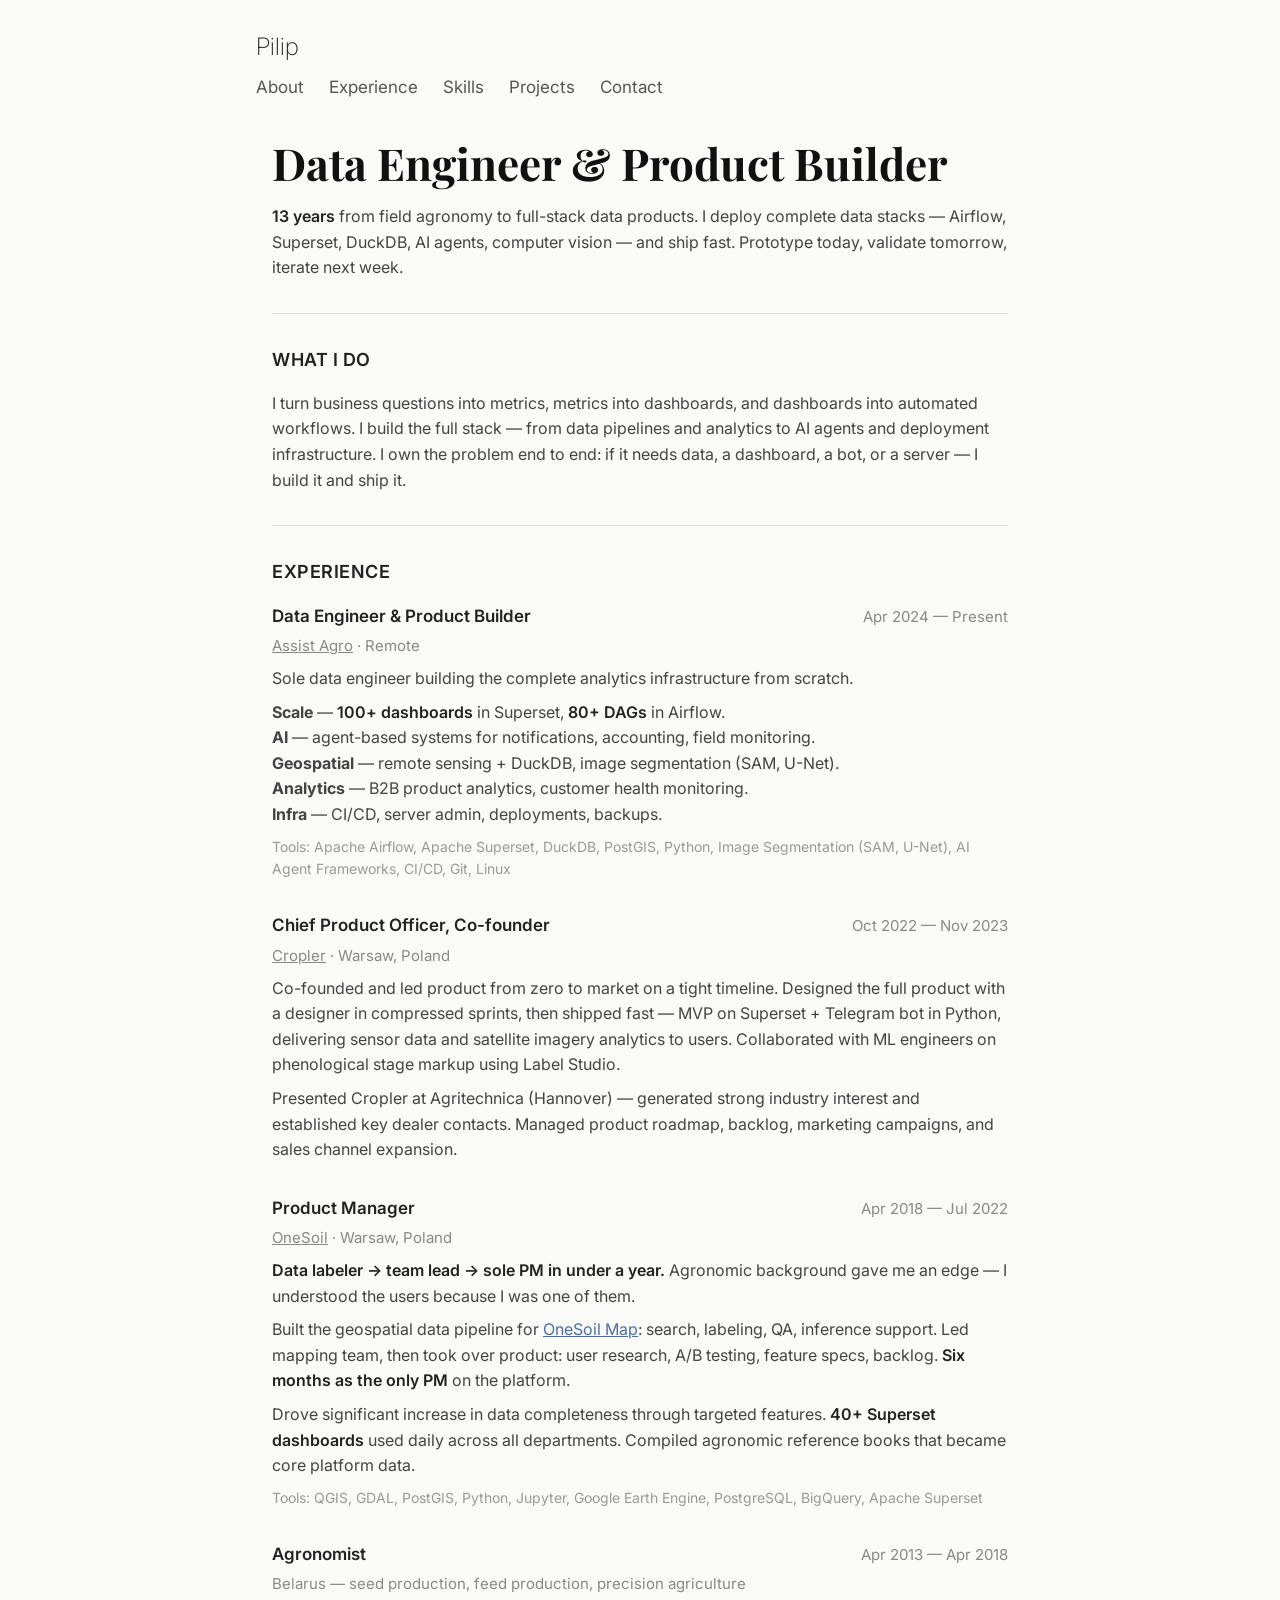
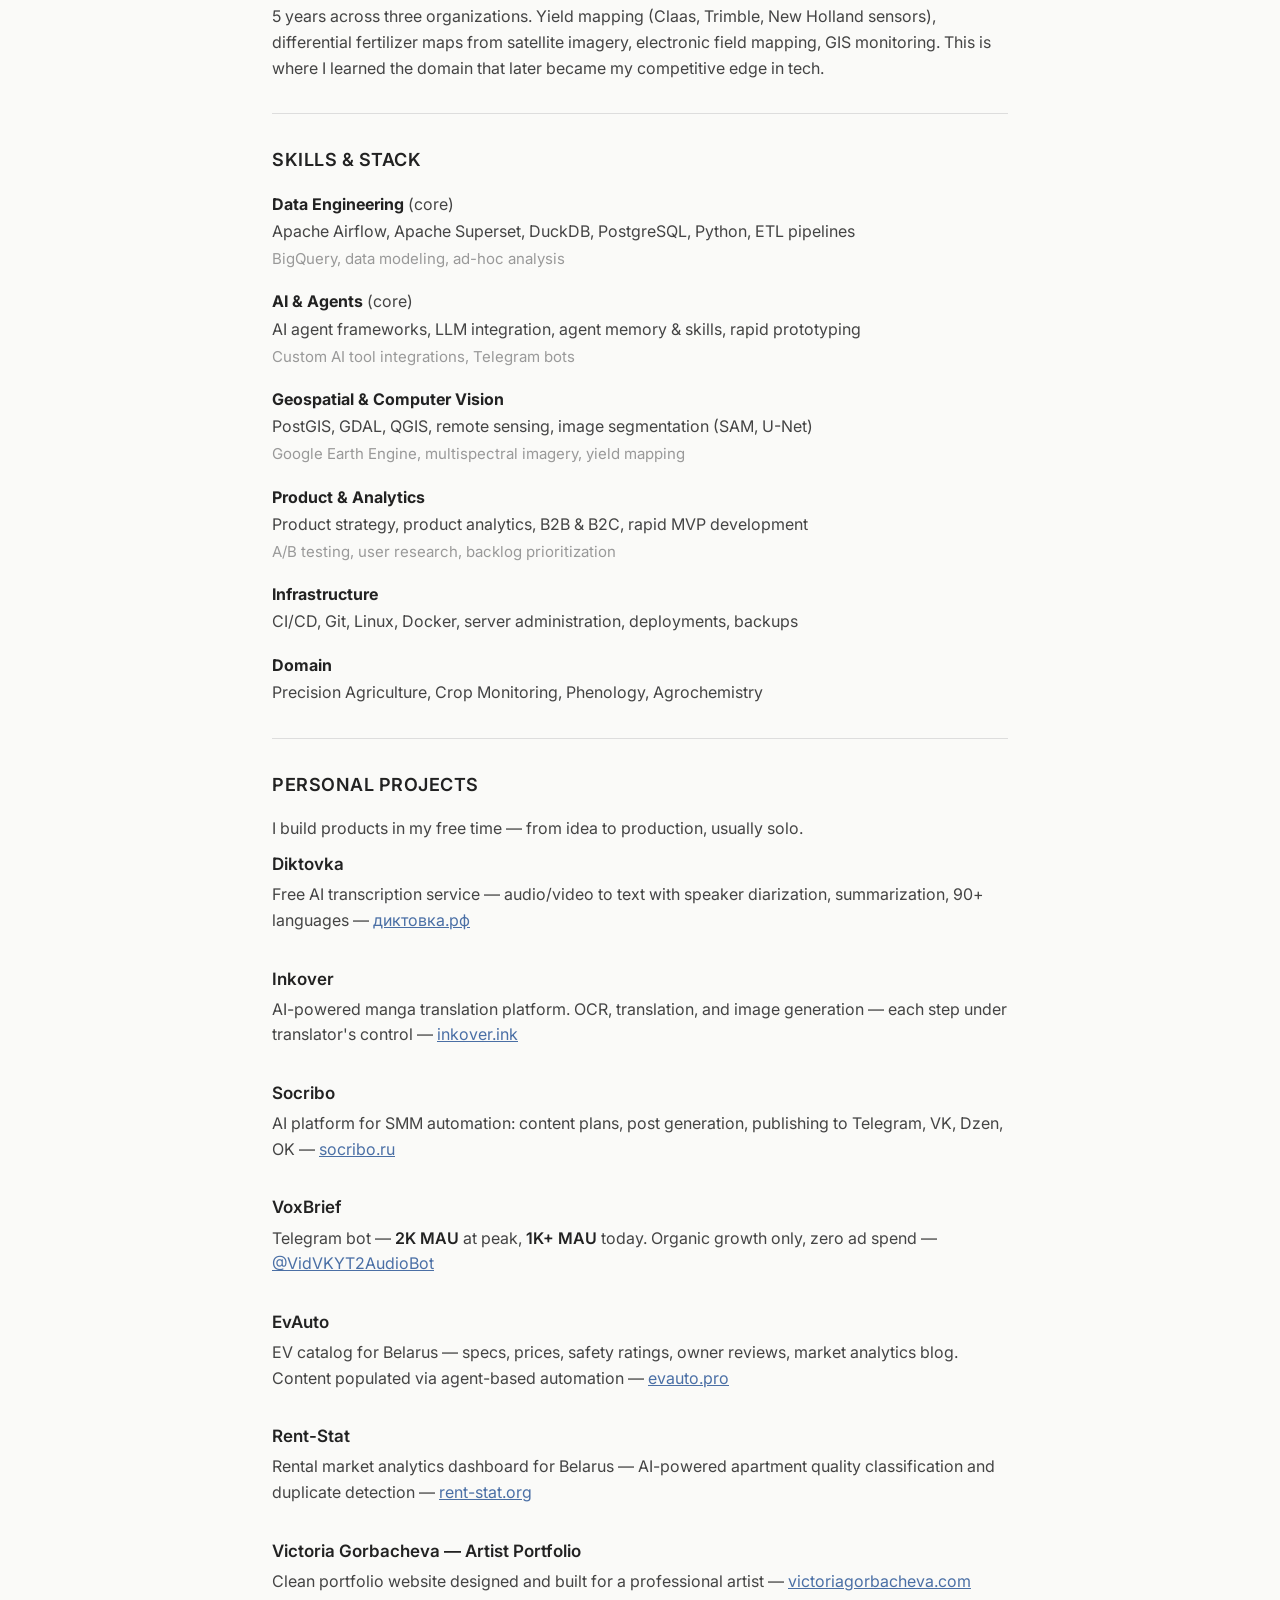
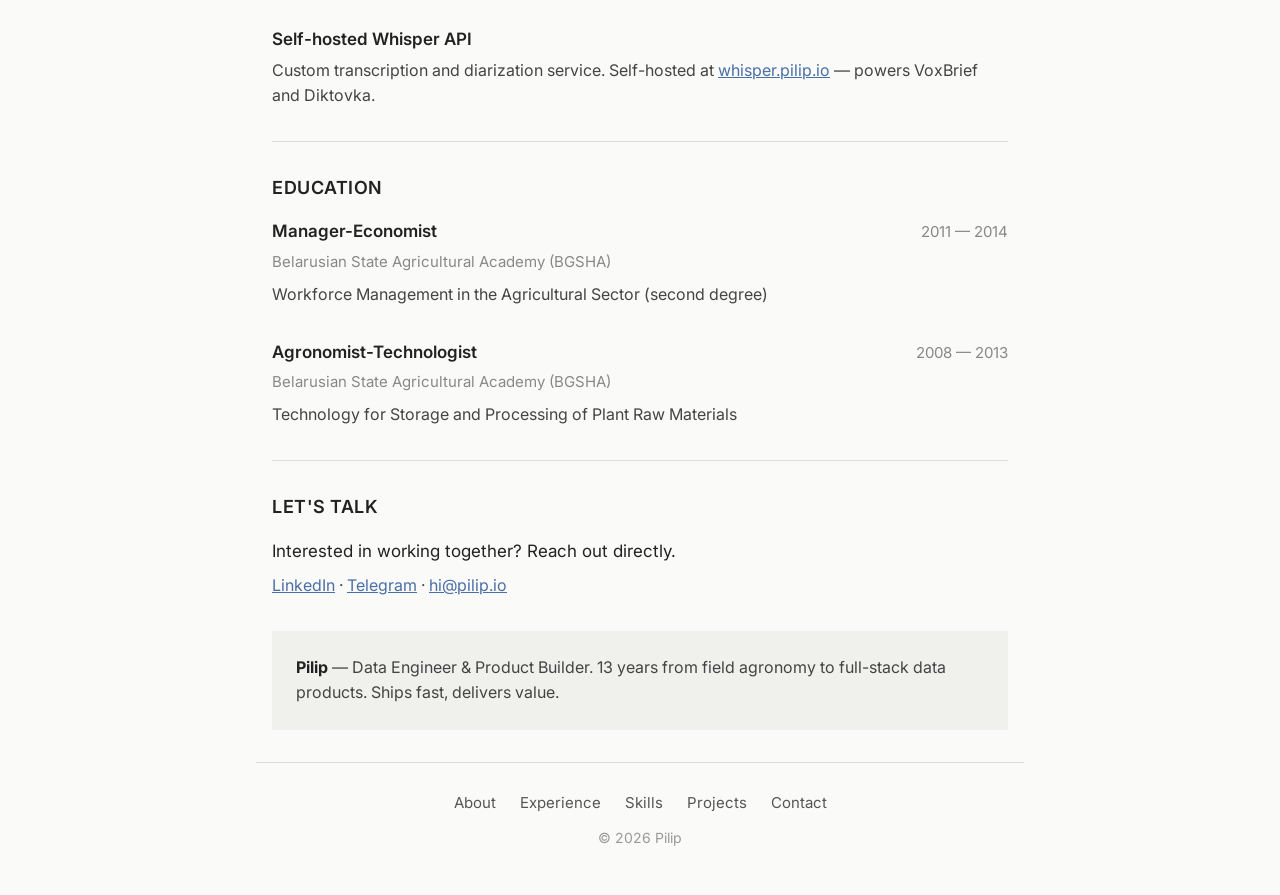
==== index.html @ 6f6f2bb3 "Personal CV site — pilip.io Co-Authored-By: Claude Opus 4.6 (1M context) <noreply@anthropic.com>" ====
<!DOCTYPE html>
<html lang="en">
<head>
    <meta charset="UTF-8">
    <meta name="viewport" content="width=device-width, initial-scale=1.0">
    <title>Pilip — Data Engineer & Product Builder</title>
    <meta name="description" content="Data Engineer & Product Builder. Airflow, Superset, DuckDB, AI agents, remote sensing, image segmentation. 13 years from field agronomy to full-stack data products.">
    <!-- Open Graph -->
    <meta property="og:type" content="website">
    <meta property="og:title" content="Pilip — Data Engineer & Product Builder">
    <meta property="og:description" content="13 years from field agronomy to full-stack data products. Airflow, Superset, DuckDB, AI agents, computer vision, remote sensing. Ships fast, delivers value.">
    <meta property="og:url" content="https://pilip.io">
    <!-- Twitter/Telegram -->
    <meta name="twitter:card" content="summary">
    <meta name="twitter:title" content="Pilip — Data Engineer & Product Builder">
    <meta name="twitter:description" content="13 years from field agronomy to full-stack data products. Airflow, Superset, DuckDB, AI agents, computer vision, remote sensing.">
    <link rel="canonical" href="https://pilip.io/">
    <link rel="preconnect" href="https://fonts.googleapis.com">
    <link rel="preconnect" href="https://fonts.gstatic.com" crossorigin>
    <link href="https://fonts.googleapis.com/css2?family=Inter:wght@200;400;600&family=Playfair+Display:wght@700&display=swap" rel="stylesheet">
    <link rel="stylesheet" href="style.css">
</head>
<body>

<header>
    <div class="header-inner">
        <div class="site-name"><a href="/">Pilip</a></div>
        <nav>
            <a href="#about">About</a>
            <a href="#experience">Experience</a>
            <a href="#skills">Skills</a>
            <a href="#projects">Projects</a>
            <a href="#contact">Contact</a>
        </nav>
    </div>
</header>

<main>
    <section id="about">
        <h1>Data Engineer & Product Builder</h1>
        <p><span class="metric">13 years</span> from field agronomy to full-stack data products. I deploy complete data stacks — Airflow, Superset, DuckDB, AI agents, computer vision — and ship fast. Prototype today, validate tomorrow, iterate next week.</p>

        <hr>

        <h3>What I Do</h3>
        <p>I turn business questions into metrics, metrics into dashboards, and dashboards into automated workflows. I build the full stack — from data pipelines and analytics to AI agents and deployment infrastructure. I own the problem end to end: if it needs data, a dashboard, a bot, or a server — I build it and ship it.</p>
    </section>

    <hr>

    <section id="experience">
        <h3>Experience</h3>

        <div class="experience-item">
            <div class="experience-header">
                <span class="role">Data Engineer & Product Builder</span>
                <span class="date">Apr 2024 — Present</span>
            </div>
            <div class="company"><a href="https://assistagro.com/" target="_blank" rel="noopener">Assist Agro</a> · Remote</div>
            <div class="experience-body">
                <p>Sole data engineer building the complete analytics infrastructure from scratch.</p>
                <p><strong>Scale</strong> — <span class="metric">100+ dashboards</span> in Superset, <span class="metric">80+ DAGs</span> in Airflow.<br>
                <strong>AI</strong> — agent-based systems for notifications, accounting, field monitoring.<br>
                <strong>Geospatial</strong> — remote sensing + DuckDB, image segmentation (SAM, U-Net).<br>
                <strong>Analytics</strong> — B2B product analytics, customer health monitoring.<br>
                <strong>Infra</strong> — CI/CD, server admin, deployments, backups.</p>
                <p class="tech-used">Tools: Apache Airflow, Apache Superset, DuckDB, PostGIS, Python, Image Segmentation (SAM, U-Net), AI Agent Frameworks, CI/CD, Git, Linux</p>
            </div>
        </div>

        <div class="experience-item">
            <div class="experience-header">
                <span class="role">Chief Product Officer, Co-founder</span>
                <span class="date">Oct 2022 — Nov 2023</span>
            </div>
            <div class="company"><a href="https://www.cropler.io/" target="_blank" rel="noopener">Cropler</a> · Warsaw, Poland</div>
            <div class="experience-body">
                <p>Co-founded and led product from zero to market on a tight timeline. Designed the full product with a designer in compressed sprints, then shipped fast — MVP on Superset + Telegram bot in Python, delivering sensor data and satellite imagery analytics to users. Collaborated with ML engineers on phenological stage markup using Label Studio.</p>
                <p>Presented Cropler at Agritechnica (Hannover) — generated strong industry interest and established key dealer contacts. Managed product roadmap, backlog, marketing campaigns, and sales channel expansion.</p>
            </div>
        </div>

        <div class="experience-item">
            <div class="experience-header">
                <span class="role">Product Manager</span>
                <span class="date">Apr 2018 — Jul 2022</span>
            </div>
            <div class="company"><a href="https://onesoil.ai/en" target="_blank" rel="noopener">OneSoil</a> · Warsaw, Poland</div>
            <div class="experience-body">
                <p><span class="metric">Data labeler → team lead → sole PM in under a year.</span> Agronomic background gave me an edge — I understood the users because I was one of them.</p>
                <p>Built the geospatial data pipeline for <a href="https://map.onesoil.ai/" target="_blank" rel="noopener">OneSoil Map</a>: search, labeling, QA, inference support. Led mapping team, then took over product: user research, A/B testing, feature specs, backlog. <span class="metric">Six months as the only PM</span> on the platform.</p>
                <p>Drove significant increase in data completeness through targeted features. <span class="metric">40+ Superset dashboards</span> used daily across all departments. Compiled agronomic reference books that became core platform data.</p>
                <p class="tech-used">Tools: QGIS, GDAL, PostGIS, Python, Jupyter, Google Earth Engine, PostgreSQL, BigQuery, Apache Superset</p>
            </div>
        </div>

        <div class="experience-item">
            <div class="experience-header">
                <span class="role">Agronomist</span>
                <span class="date">Apr 2013 — Apr 2018</span>
            </div>
            <div class="company">Belarus — seed production, feed production, precision agriculture</div>
            <div class="experience-body">
                <p>5 years across three organizations. Yield mapping (Claas, Trimble, New Holland sensors), differential fertilizer maps from satellite imagery, electronic field mapping, GIS monitoring. This is where I learned the domain that later became my competitive edge in tech.</p>
            </div>
        </div>
    </section>

    <hr>

    <section id="skills">
        <h3>Skills & Stack</h3>

        <div class="skills-grid">
            <div>
                <strong>Data Engineering</strong> (core)<br>
                Apache Airflow, Apache Superset, DuckDB, PostgreSQL, Python, ETL pipelines<br>
                <span class="skills-secondary">BigQuery, data modeling, ad-hoc analysis</span>
            </div>
            <div>
                <strong>AI & Agents</strong> (core)<br>
                AI agent frameworks, LLM integration, agent memory & skills, rapid prototyping<br>
                <span class="skills-secondary">Custom AI tool integrations, Telegram bots</span>
            </div>
            <div>
                <strong>Geospatial & Computer Vision</strong><br>
                PostGIS, GDAL, QGIS, remote sensing, image segmentation (SAM, U-Net)<br>
                <span class="skills-secondary">Google Earth Engine, multispectral imagery, yield mapping</span>
            </div>
            <div>
                <strong>Product & Analytics</strong><br>
                Product strategy, product analytics, B2B & B2C, rapid MVP development<br>
                <span class="skills-secondary">A/B testing, user research, backlog prioritization</span>
            </div>
            <div>
                <strong>Infrastructure</strong><br>
                CI/CD, Git, Linux, Docker, server administration, deployments, backups
            </div>
            <div>
                <strong>Domain</strong><br>
                Precision Agriculture, Crop Monitoring, Phenology, Agrochemistry
            </div>
        </div>
    </section>

    <hr>

    <section id="projects">
        <h3>Personal Projects</h3>
        <p>I build products in my free time — from idea to production, usually solo.</p>

        <div class="experience-item">
            <div class="experience-header">
                <span class="role">Diktovka</span>
            </div>
            <p>Free AI transcription service — audio/video to text with speaker diarization, summarization, 90+ languages — <a href="https://диктовка.рф/ru/" target="_blank" rel="noopener">диктовка.рф</a></p>
        </div>

        <div class="experience-item">
            <div class="experience-header">
                <span class="role">Inkover</span>
            </div>
            <p>AI-powered manga translation platform. OCR, translation, and image generation — each step under translator's control — <a href="https://inkover.ink" target="_blank" rel="noopener">inkover.ink</a></p>
        </div>

        <div class="experience-item">
            <div class="experience-header">
                <span class="role">Socribo</span>
            </div>
            <p>AI platform for SMM automation: content plans, post generation, publishing to Telegram, VK, Dzen, OK — <a href="https://socribo.ru" target="_blank" rel="noopener">socribo.ru</a></p>
        </div>

        <div class="experience-item">
            <div class="experience-header">
                <span class="role">VoxBrief</span>
            </div>
            <p>Telegram bot — <span class="metric">2K MAU</span> at peak, <span class="metric">1K+ MAU</span> today. Organic growth only, zero ad spend — <a href="https://t.me/VidVKYT2AudioBot" target="_blank" rel="noopener">@VidVKYT2AudioBot</a></p>
        </div>

        <div class="experience-item">
            <div class="experience-header">
                <span class="role">EvAuto</span>
            </div>
            <p>EV catalog for Belarus — specs, prices, safety ratings, owner reviews, market analytics blog. Content populated via agent-based automation — <a href="https://evauto.pro" target="_blank" rel="noopener">evauto.pro</a></p>
        </div>

        <div class="experience-item">
            <div class="experience-header">
                <span class="role">Rent-Stat</span>
            </div>
            <p>Rental market analytics dashboard for Belarus — AI-powered apartment quality classification and duplicate detection — <a href="https://rent-stat.org/transparency/" target="_blank" rel="noopener">rent-stat.org</a></p>
        </div>

        <div class="experience-item">
            <div class="experience-header">
                <span class="role">Victoria Gorbacheva — Artist Portfolio</span>
            </div>
            <p>Clean portfolio website designed and built for a professional artist — <a href="https://victoriagorbacheva.com/be" target="_blank" rel="noopener">victoriagorbacheva.com</a></p>
        </div>

        <div class="experience-item">
            <div class="experience-header">
                <span class="role">Self-hosted Whisper API</span>
            </div>
            <p>Custom transcription and diarization service. Self-hosted at <a href="https://whisper.pilip.io" target="_blank" rel="noopener">whisper.pilip.io</a> — powers VoxBrief and Diktovka.</p>
        </div>
    </section>

    <hr>

    <section id="education">
        <h3>Education</h3>
        <div class="experience-item">
            <div class="experience-header">
                <span class="role">Manager-Economist</span>
                <span class="date">2011 — 2014</span>
            </div>
            <div class="company">Belarusian State Agricultural Academy (BGSHA)</div>
            <p>Workforce Management in the Agricultural Sector (second degree)</p>
        </div>
        <div class="experience-item">
            <div class="experience-header">
                <span class="role">Agronomist-Technologist</span>
                <span class="date">2008 — 2013</span>
            </div>
            <div class="company">Belarusian State Agricultural Academy (BGSHA)</div>
            <p>Technology for Storage and Processing of Plant Raw Materials</p>
        </div>
    </section>

    <hr>

    <section id="contact">
        <h3>Let's talk</h3>
        <p class="cta">Interested in working together? Reach out directly.</p>
        <p>
            <a href="https://www.linkedin.com/in/philipp-kondratenko/" target="_blank" rel="noopener">LinkedIn</a> ·
            <a href="https://t.me/philipkon" target="_blank" rel="noopener">Telegram</a> ·
            <a href="mailto:hi@pilip.io">hi@pilip.io</a>
        </p>
    </section>

    <div class="bio-card">
        <strong>Pilip</strong> — Data Engineer & Product Builder. 13 years from field agronomy to full-stack data products. Ships fast, delivers value.
    </div>

</main>

<footer>
    <nav>
        <a href="#about">About</a>
        <a href="#experience">Experience</a>
        <a href="#skills">Skills</a>
        <a href="#projects">Projects</a>
        <a href="#contact">Contact</a>
    </nav>
    <p>&copy; 2026 Pilip</p>
</footer>

</body>
</html>
---- style.css ----
/* Reset */
*, *::before, *::after {
    margin: 0;
    padding: 0;
    box-sizing: border-box;
}

/* Base */
html {
    scroll-behavior: smooth;
}

body {
    font-family: 'Inter', 'Avenir Next', Avenir, system-ui, sans-serif;
    font-size: 16px;
    line-height: 1.6;
    color: #444444;
    background: #FAFAF8;
    -webkit-font-smoothing: antialiased;
}

/* Links */
a {
    color: #4A6FA5;
    text-decoration: underline;
}

a:visited {
    color: #4A6FA5;
}

a:hover {
    color: #333333;
}

/* Header */
header {
    padding: 28px 32px 16px;
}

.header-inner {
    max-width: 768px;
    margin: 0 auto;
}

.site-name {
    font-size: 24px;
    font-weight: 200;
    margin-bottom: 8px;
}

.site-name a {
    color: #222222;
    text-decoration: none;
}

nav {
    font-size: 17px;
    font-weight: 400;
}

nav a {
    color: #555555;
    text-decoration: none;
    margin-right: 20px;
}

nav a:visited {
    color: #555555;
}

nav a:hover {
    color: #222222;
}

/* Main */
main {
    max-width: 768px;
    margin: 0 auto;
    padding: 20px 16px 32px;
}

/* Headings */
h1 {
    font-family: 'Playfair Display', Georgia, serif;
    font-size: 44px;
    font-weight: 700;
    line-height: 1.15;
    color: #111111;
    margin-bottom: 16px;
}

h3 {
    font-size: 18px;
    font-weight: 600;
    color: #222222;
    margin-bottom: 16px;
    text-transform: uppercase;
    letter-spacing: 0.5px;
}

/* Paragraphs */
p {
    margin-bottom: 10px;
}

/* Horizontal rules */
hr {
    border: none;
    border-top: 1px solid #DDDDDD;
    margin: 32px 0;
}

/* Metric highlights */
.metric {
    font-weight: 600;
    color: #222222;
}

/* Experience */
.experience-item {
    margin-bottom: 32px;
}

.experience-header {
    display: flex;
    justify-content: space-between;
    align-items: baseline;
    flex-wrap: wrap;
    gap: 8px;
    margin-bottom: 4px;
}

.role {
    font-size: 17px;
    font-weight: 600;
    color: #222222;
}

.date {
    font-size: 15px;
    font-weight: 400;
    color: #888888;
    white-space: nowrap;
}

.company {
    font-size: 15px;
    color: #888888;
    margin-bottom: 8px;
}

.company a {
    color: #888888;
}

.company a:hover {
    color: #222222;
}

.experience-body p {
    margin-bottom: 8px;
}

.tech-used {
    font-size: 14px;
    color: #999999;
}

/* Skills */
.skills-grid {
    display: flex;
    flex-direction: column;
    gap: 16px;
}

.skills-grid div {
    line-height: 1.7;
}

.skills-grid strong {
    color: #222222;
}

.skills-secondary {
    color: #999999;
    font-size: 15px;
}

/* Bio card */
.bio-card {
    background: #F0F0ED;
    padding: 24px;
    margin-top: 32px;
    border-radius: 0;
    font-size: 16px;
    line-height: 1.6;
}

.bio-card strong {
    color: #222222;
}

/* CTA */
.cta {
    font-size: 17px;
    color: #222222;
    margin-bottom: 8px;
}

/* Footer */
footer {
    max-width: 768px;
    margin: 0 auto;
    padding: 28px 16px 36px;
    text-align: center;
    border-top: 1px solid #DDDDDD;
}

footer nav {
    margin-bottom: 12px;
    font-size: 15px;
}

footer nav a {
    margin: 0 10px;
    color: #555555;
}

footer p {
    font-size: 14px;
    color: #999999;
}

/* Mobile */
@media (max-width: 600px) {
    header {
        padding: 20px 16px 12px;
    }

    .site-name {
        font-size: 20px;
    }

    nav {
        font-size: 15px;
    }

    nav a {
        margin-right: 14px;
    }

    h1 {
        font-size: 32px;
    }

    .role {
        font-size: 16px;
    }

    .experience-header {
        flex-direction: column;
        gap: 2px;
    }
}
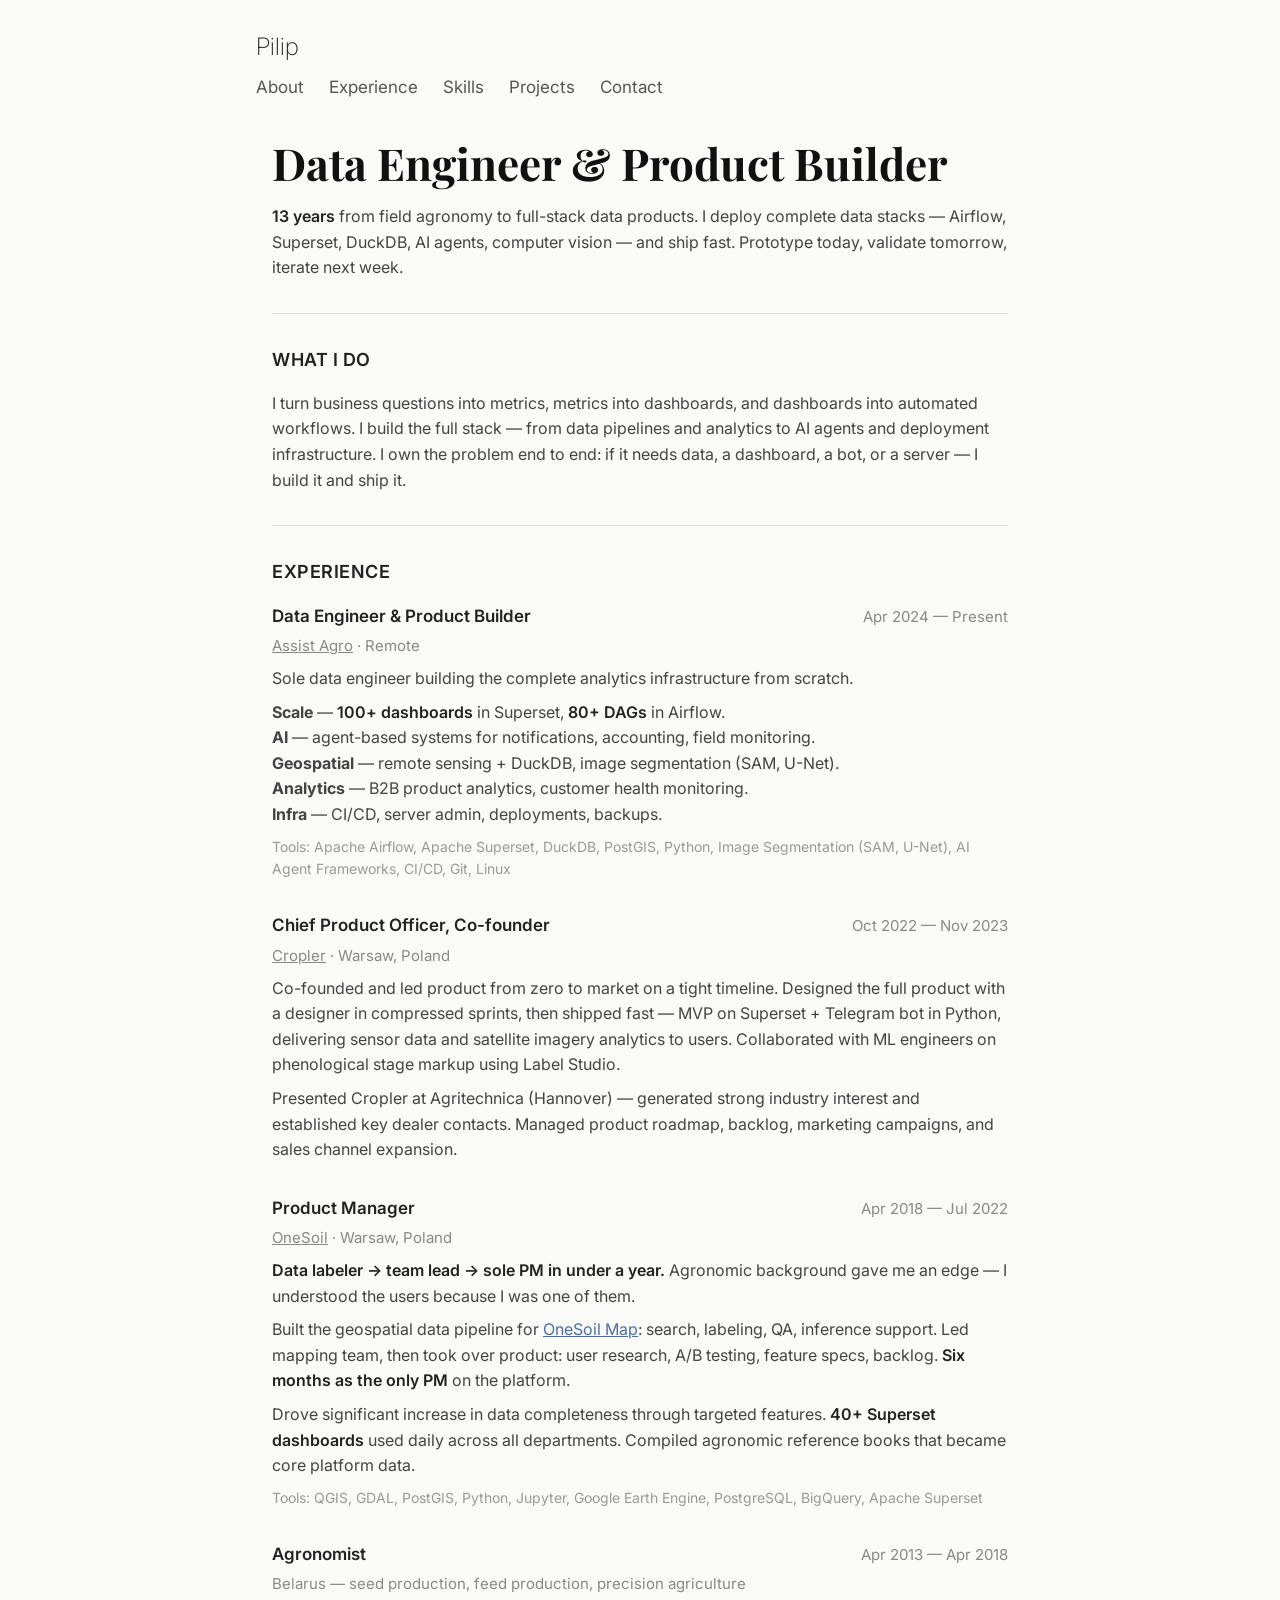
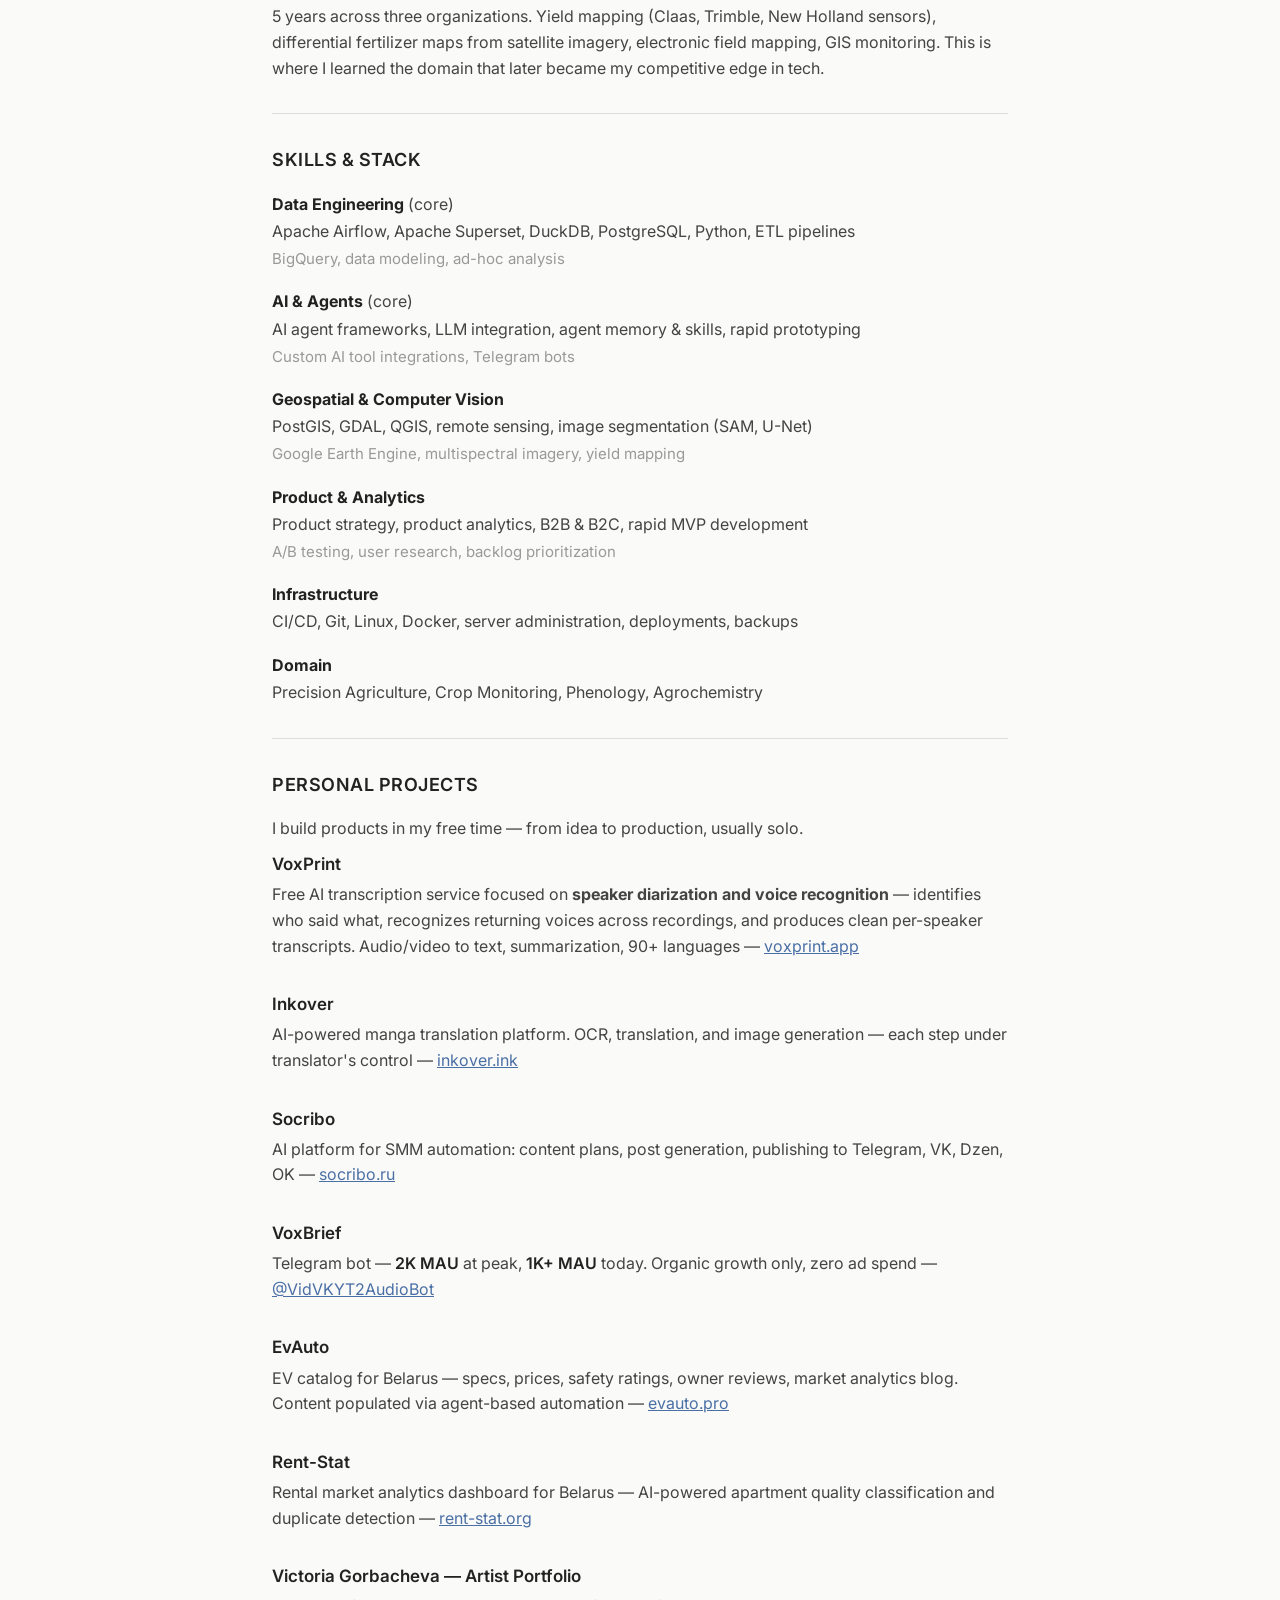
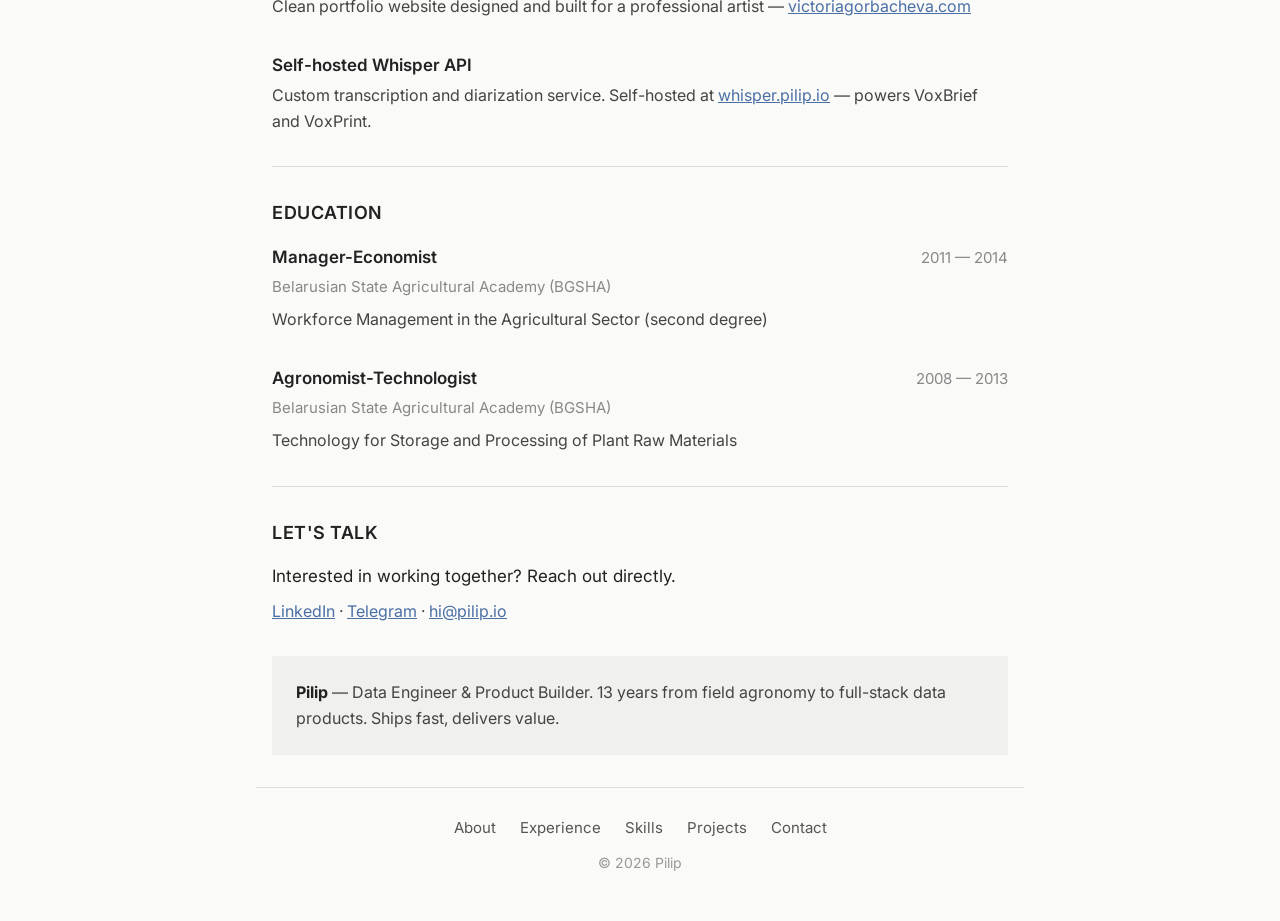
==== commit beeb11ad: "Personal CV site — pilip.io Co-Authored-By: Claude Opus 4.6 (1M context) <noreply@anthropic.com>" ====
--- a/index.html
+++ b/index.html
@@ -151,9 +151,9 @@
 
         <div class="experience-item">
             <div class="experience-header">
-                <span class="role">Diktovka</span>
-            </div>
-            <p>Free AI transcription service — audio/video to text with speaker diarization, summarization, 90+ languages — <a href="https://диктовка.рф/ru/" target="_blank" rel="noopener">диктовка.рф</a></p>
+                <span class="role">VoxPrint</span>
+            </div>
+            <p>Free AI transcription service focused on <strong>speaker diarization and voice recognition</strong> — identifies who said what, recognizes returning voices across recordings, and produces clean per-speaker transcripts. Audio/video to text, summarization, 90+ languages — <a href="https://voxprint.app" target="_blank" rel="noopener">voxprint.app</a></p>
         </div>
 
         <div class="experience-item">
@@ -202,7 +202,7 @@
             <div class="experience-header">
                 <span class="role">Self-hosted Whisper API</span>
             </div>
-            <p>Custom transcription and diarization service. Self-hosted at <a href="https://whisper.pilip.io" target="_blank" rel="noopener">whisper.pilip.io</a> — powers VoxBrief and Diktovka.</p>
+            <p>Custom transcription and diarization service. Self-hosted at <a href="https://whisper.pilip.io" target="_blank" rel="noopener">whisper.pilip.io</a> — powers VoxBrief and VoxPrint.</p>
         </div>
     </section>
 
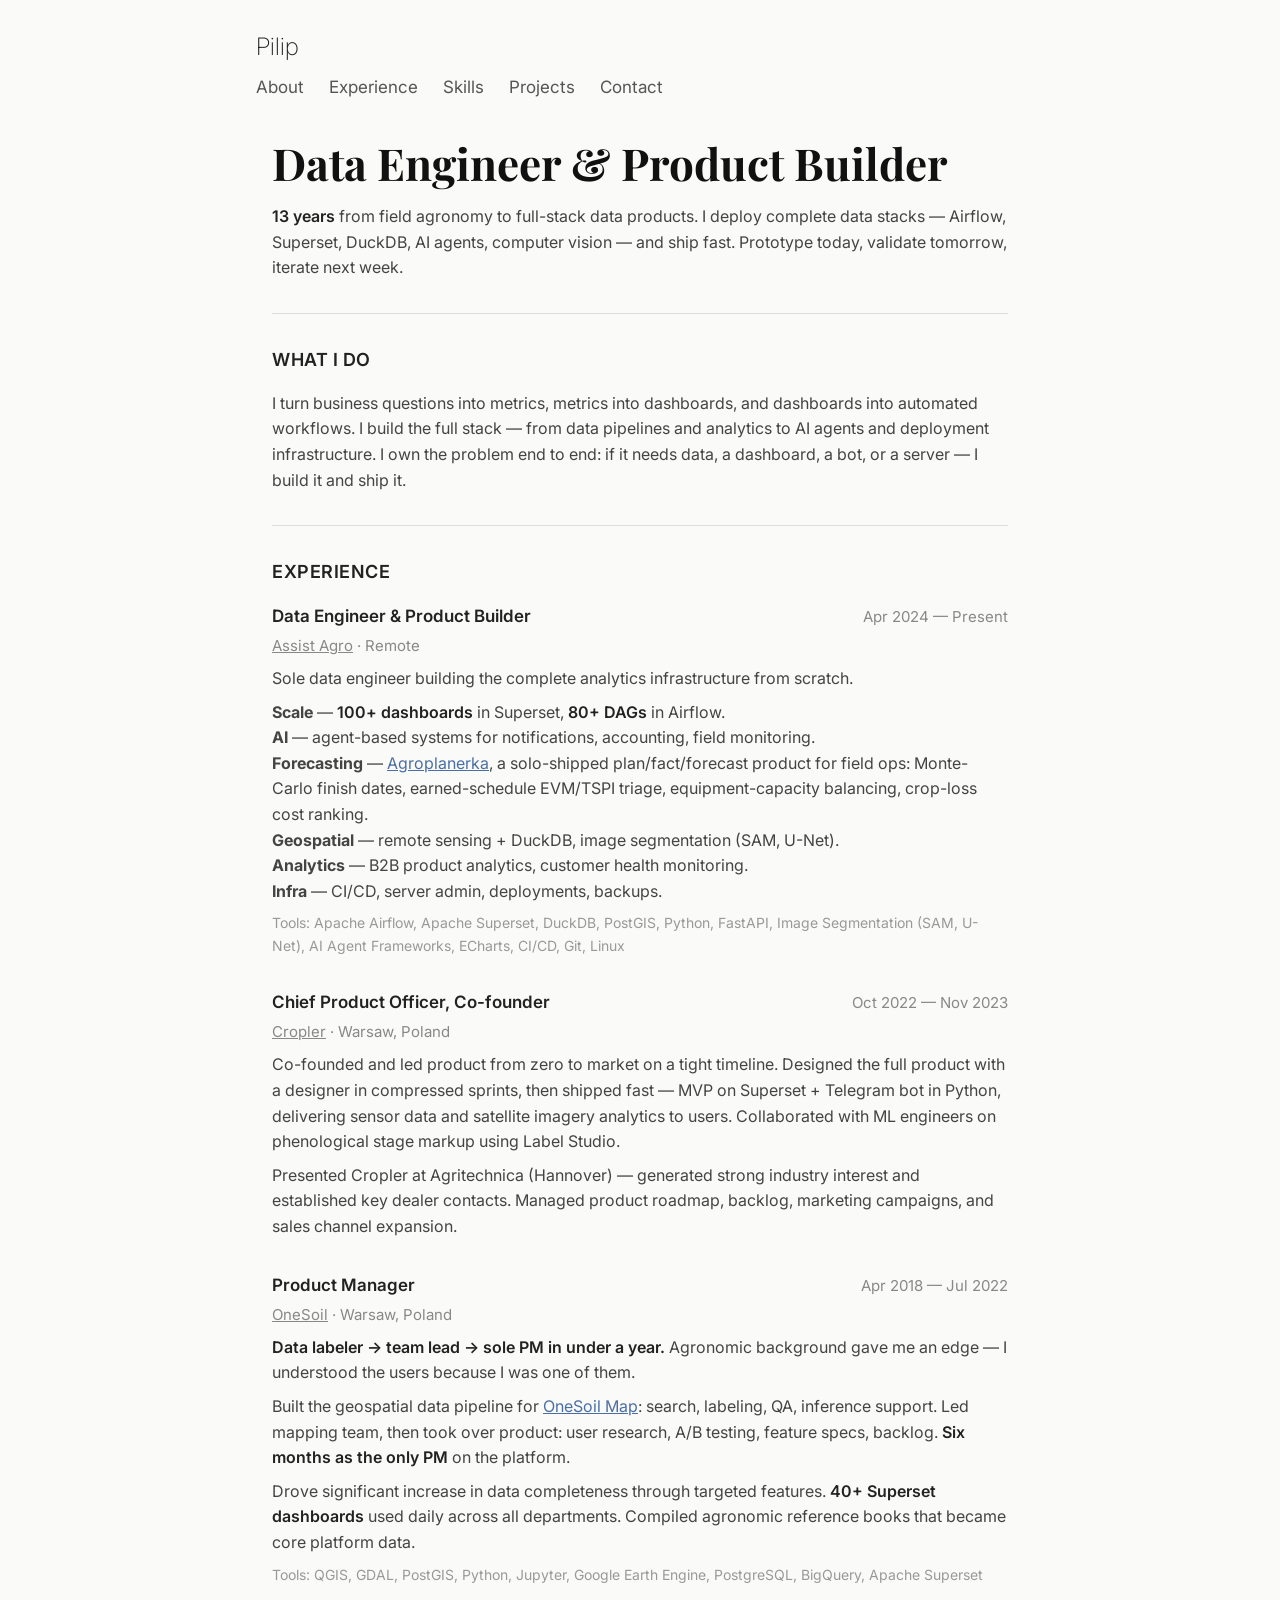
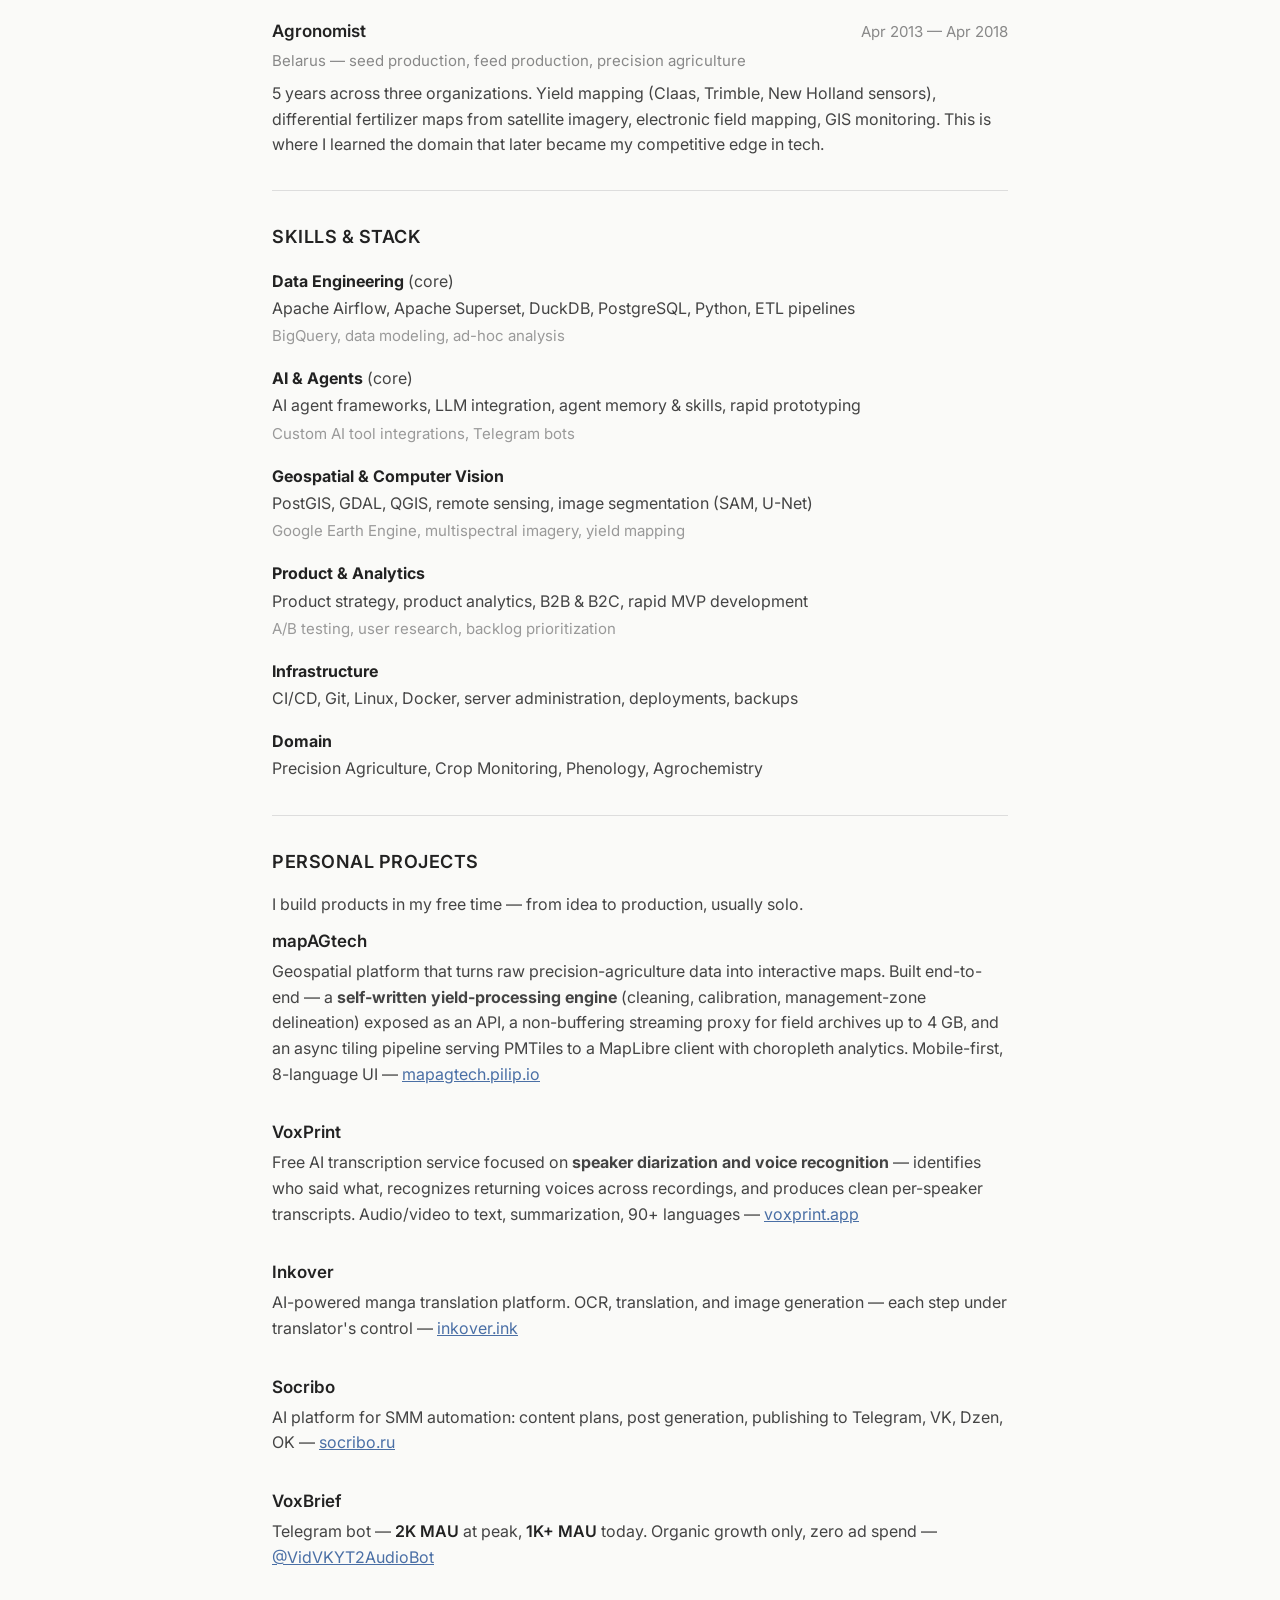
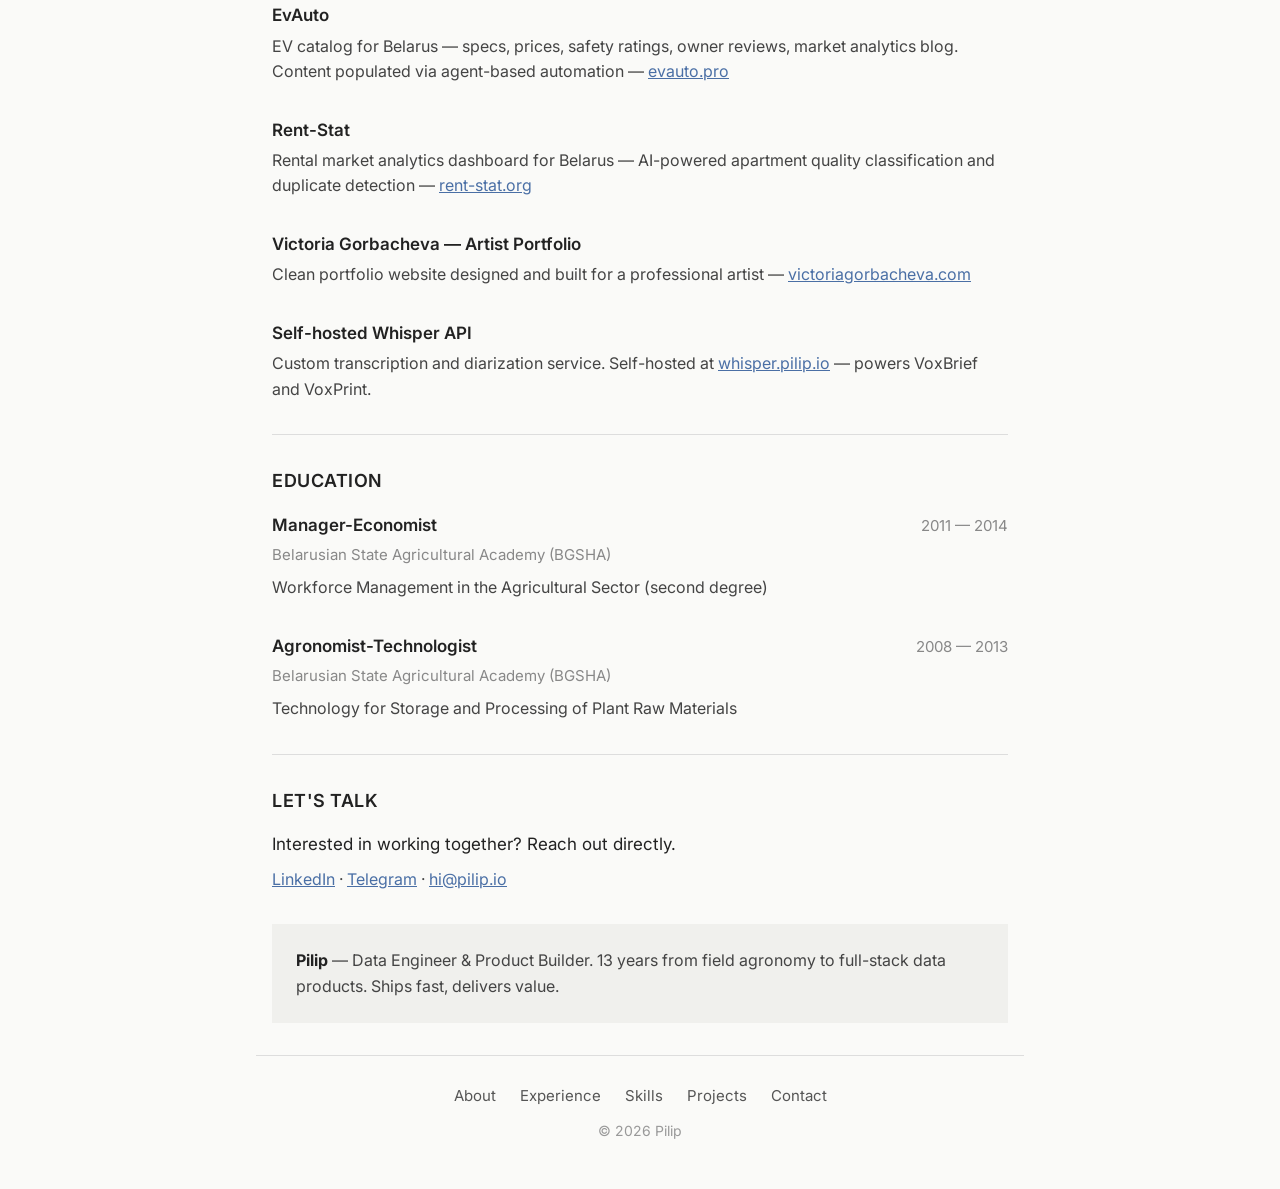
==== commit e9422df5: "Personal CV site — pilip.io Co-Authored-By: Claude Opus 4.8 (1M context) <noreply@anthropic.com>" ====
--- a/index.html
+++ b/index.html
@@ -5,20 +5,53 @@
     <meta name="viewport" content="width=device-width, initial-scale=1.0">
     <title>Pilip — Data Engineer & Product Builder</title>
     <meta name="description" content="Data Engineer & Product Builder. Airflow, Superset, DuckDB, AI agents, remote sensing, image segmentation. 13 years from field agronomy to full-stack data products.">
+    <!-- Icons -->
+    <link rel="icon" href="/favicon.svg" type="image/svg+xml">
+    <link rel="icon" href="/favicon-32.png" sizes="32x32" type="image/png">
+    <link rel="apple-touch-icon" href="/apple-touch-icon.png">
+    <meta name="theme-color" content="#FAFAF8">
     <!-- Open Graph -->
     <meta property="og:type" content="website">
+    <meta property="og:site_name" content="pilip.io">
     <meta property="og:title" content="Pilip — Data Engineer & Product Builder">
     <meta property="og:description" content="13 years from field agronomy to full-stack data products. Airflow, Superset, DuckDB, AI agents, computer vision, remote sensing. Ships fast, delivers value.">
-    <meta property="og:url" content="https://pilip.io">
+    <meta property="og:url" content="https://pilip.io/">
+    <meta property="og:image" content="https://pilip.io/og.png">
+    <meta property="og:image:type" content="image/png">
+    <meta property="og:image:width" content="1200">
+    <meta property="og:image:height" content="630">
+    <meta property="og:image:alt" content="Pilip — Data Engineer & Product Builder">
     <!-- Twitter/Telegram -->
-    <meta name="twitter:card" content="summary">
+    <meta name="twitter:card" content="summary_large_image">
     <meta name="twitter:title" content="Pilip — Data Engineer & Product Builder">
     <meta name="twitter:description" content="13 years from field agronomy to full-stack data products. Airflow, Superset, DuckDB, AI agents, computer vision, remote sensing.">
+    <meta name="twitter:image" content="https://pilip.io/og.png">
     <link rel="canonical" href="https://pilip.io/">
     <link rel="preconnect" href="https://fonts.googleapis.com">
     <link rel="preconnect" href="https://fonts.gstatic.com" crossorigin>
     <link href="https://fonts.googleapis.com/css2?family=Inter:wght@200;400;600&family=Playfair+Display:wght@700&display=swap" rel="stylesheet">
     <link rel="stylesheet" href="style.css">
+    <script type="application/ld+json">
+    {
+      "@context": "https://schema.org",
+      "@type": "Person",
+      "name": "Pilip",
+      "alternateName": "Philipp Kondratenko",
+      "url": "https://pilip.io/",
+      "image": "https://pilip.io/og.png",
+      "jobTitle": "Data Engineer & Product Builder",
+      "description": "13 years from field agronomy to full-stack data products. Builds complete data stacks — Airflow, Superset, DuckDB, AI agents, computer vision, remote sensing — and ships fast.",
+      "knowsAbout": ["Data Engineering", "Apache Airflow", "Apache Superset", "DuckDB", "AI Agents", "Computer Vision", "Remote Sensing", "Precision Agriculture", "Geospatial Analytics"],
+      "alumniOf": {
+        "@type": "CollegeOrUniversity",
+        "name": "Belarusian State Agricultural Academy"
+      },
+      "sameAs": [
+        "https://www.linkedin.com/in/philipp-kondratenko/",
+        "https://t.me/philipkon"
+      ]
+    }
+    </script>
 </head>
 <body>
 
@@ -61,10 +94,11 @@
                 <p>Sole data engineer building the complete analytics infrastructure from scratch.</p>
                 <p><strong>Scale</strong> — <span class="metric">100+ dashboards</span> in Superset, <span class="metric">80+ DAGs</span> in Airflow.<br>
                 <strong>AI</strong> — agent-based systems for notifications, accounting, field monitoring.<br>
+                <strong>Forecasting</strong> — <a href="https://agroplanerka.com/" target="_blank" rel="noopener">Agroplanerka</a>, a solo-shipped plan/fact/forecast product for field ops: Monte-Carlo finish dates, earned-schedule EVM/TSPI triage, equipment-capacity balancing, crop-loss cost ranking.<br>
                 <strong>Geospatial</strong> — remote sensing + DuckDB, image segmentation (SAM, U-Net).<br>
                 <strong>Analytics</strong> — B2B product analytics, customer health monitoring.<br>
                 <strong>Infra</strong> — CI/CD, server admin, deployments, backups.</p>
-                <p class="tech-used">Tools: Apache Airflow, Apache Superset, DuckDB, PostGIS, Python, Image Segmentation (SAM, U-Net), AI Agent Frameworks, CI/CD, Git, Linux</p>
+                <p class="tech-used">Tools: Apache Airflow, Apache Superset, DuckDB, PostGIS, Python, FastAPI, Image Segmentation (SAM, U-Net), AI Agent Frameworks, ECharts, CI/CD, Git, Linux</p>
             </div>
         </div>
 
@@ -148,6 +182,13 @@
     <section id="projects">
         <h3>Personal Projects</h3>
         <p>I build products in my free time — from idea to production, usually solo.</p>
+
+        <div class="experience-item">
+            <div class="experience-header">
+                <span class="role">mapAGtech</span>
+            </div>
+            <p>Geospatial platform that turns raw precision-agriculture data into interactive maps. Built end-to-end — a <strong>self-written yield-processing engine</strong> (cleaning, calibration, management-zone delineation) exposed as an API, a non-buffering streaming proxy for field archives up to 4 GB, and an async tiling pipeline serving PMTiles to a MapLibre client with choropleth analytics. Mobile-first, 8-language UI — <a href="https://mapagtech.pilip.io" target="_blank" rel="noopener">mapagtech.pilip.io</a></p>
+        </div>
 
         <div class="experience-item">
             <div class="experience-header">
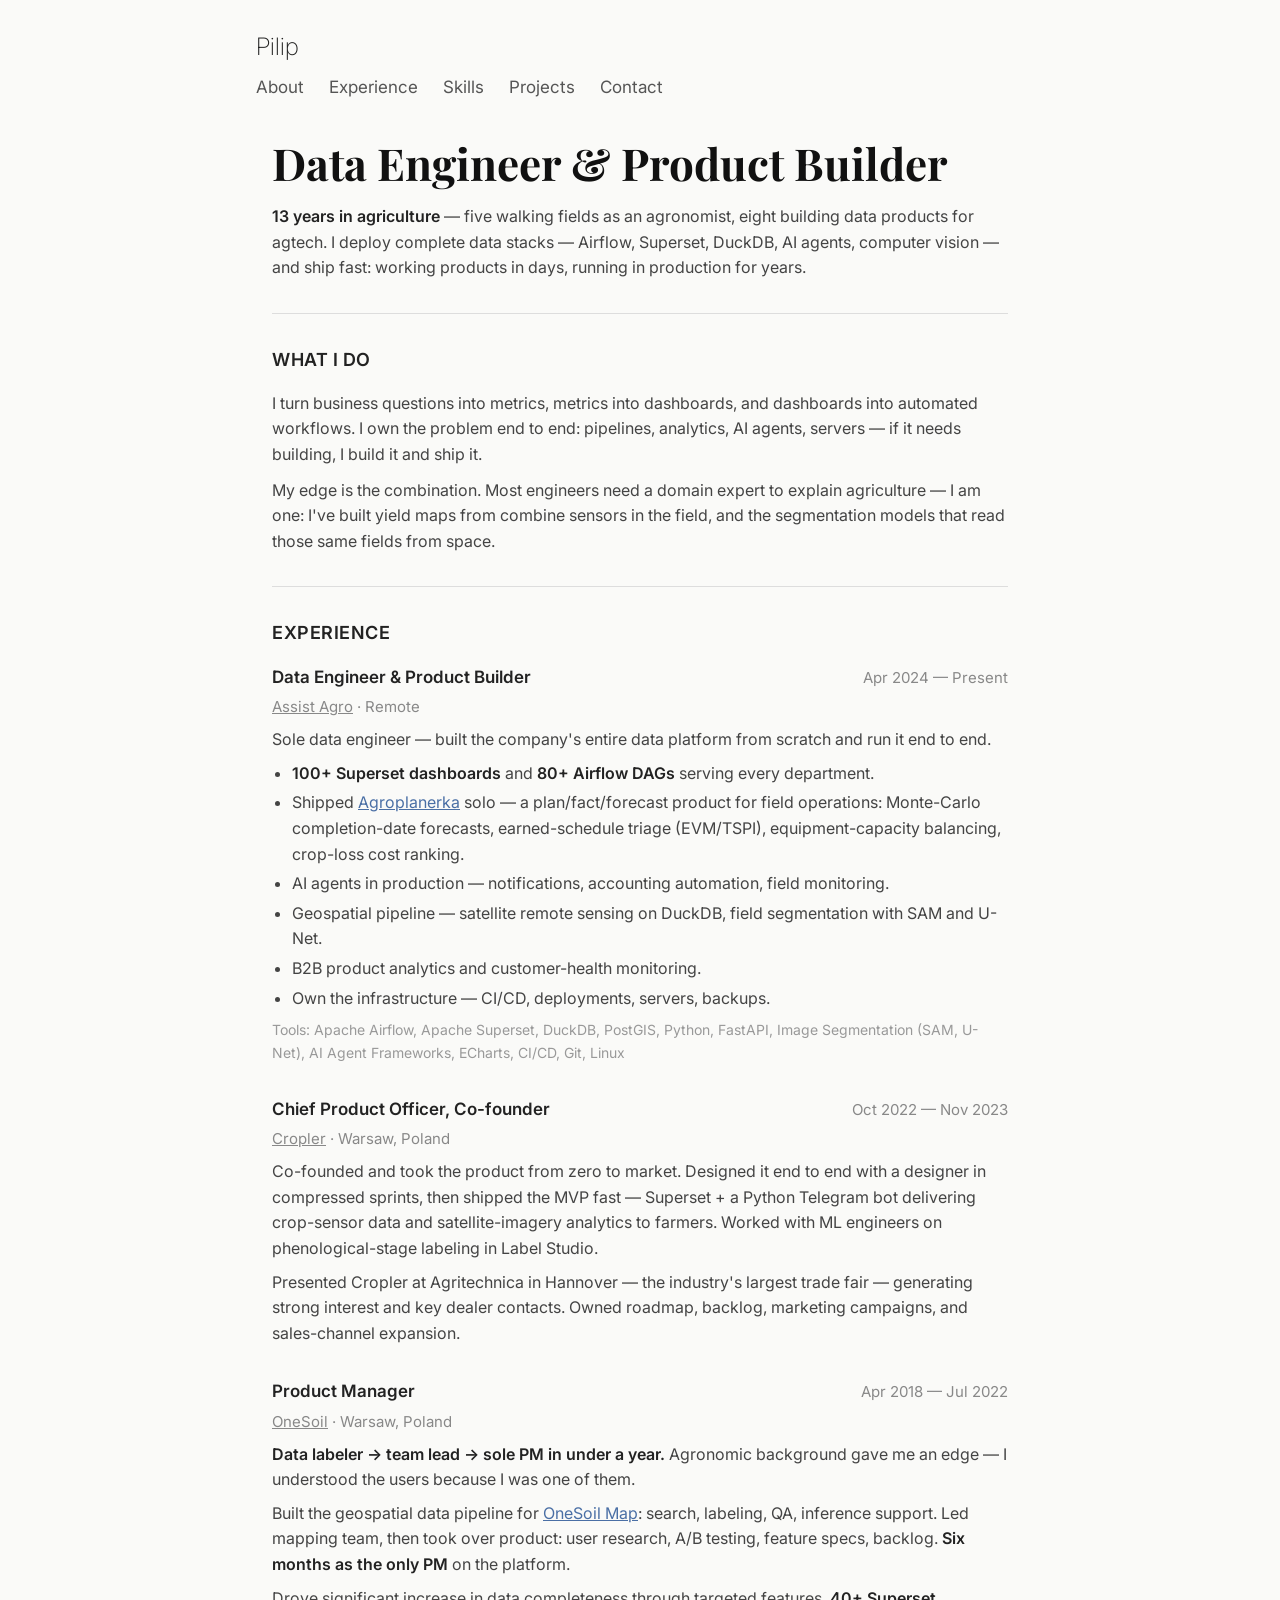
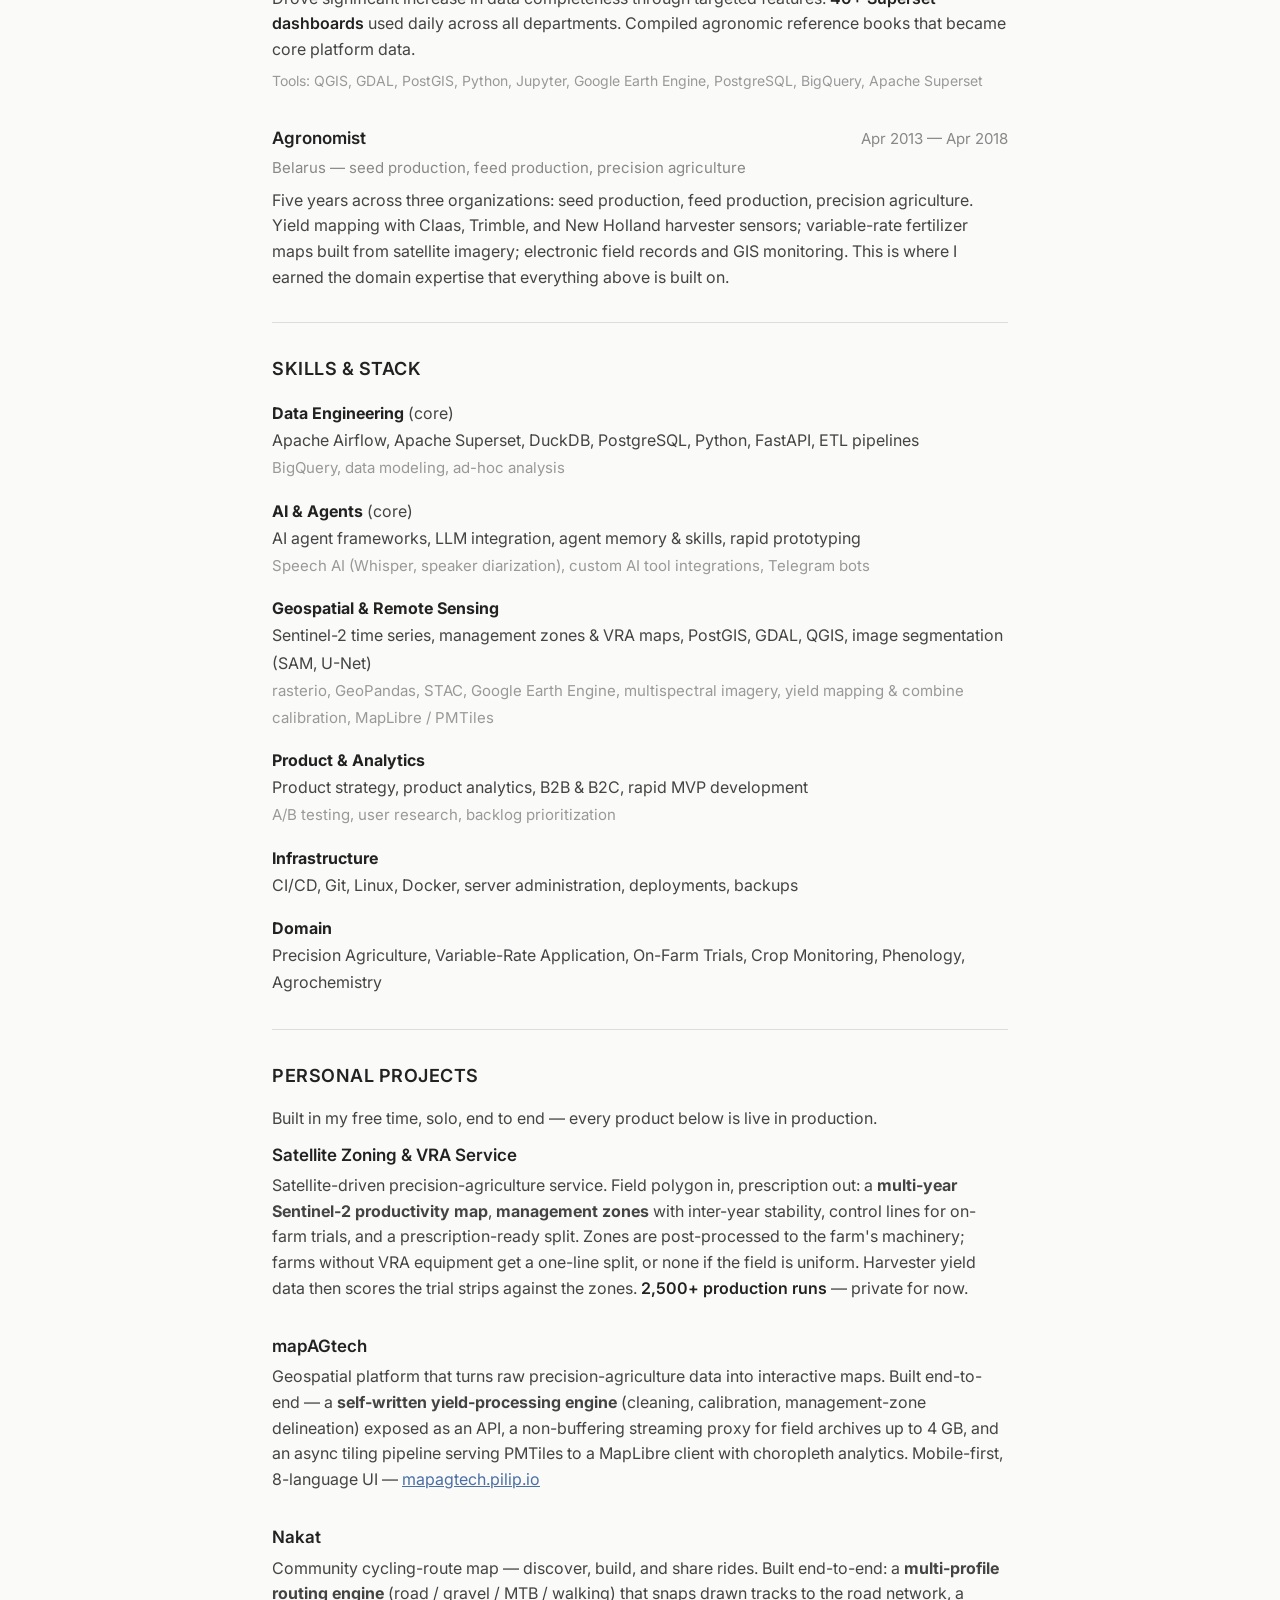
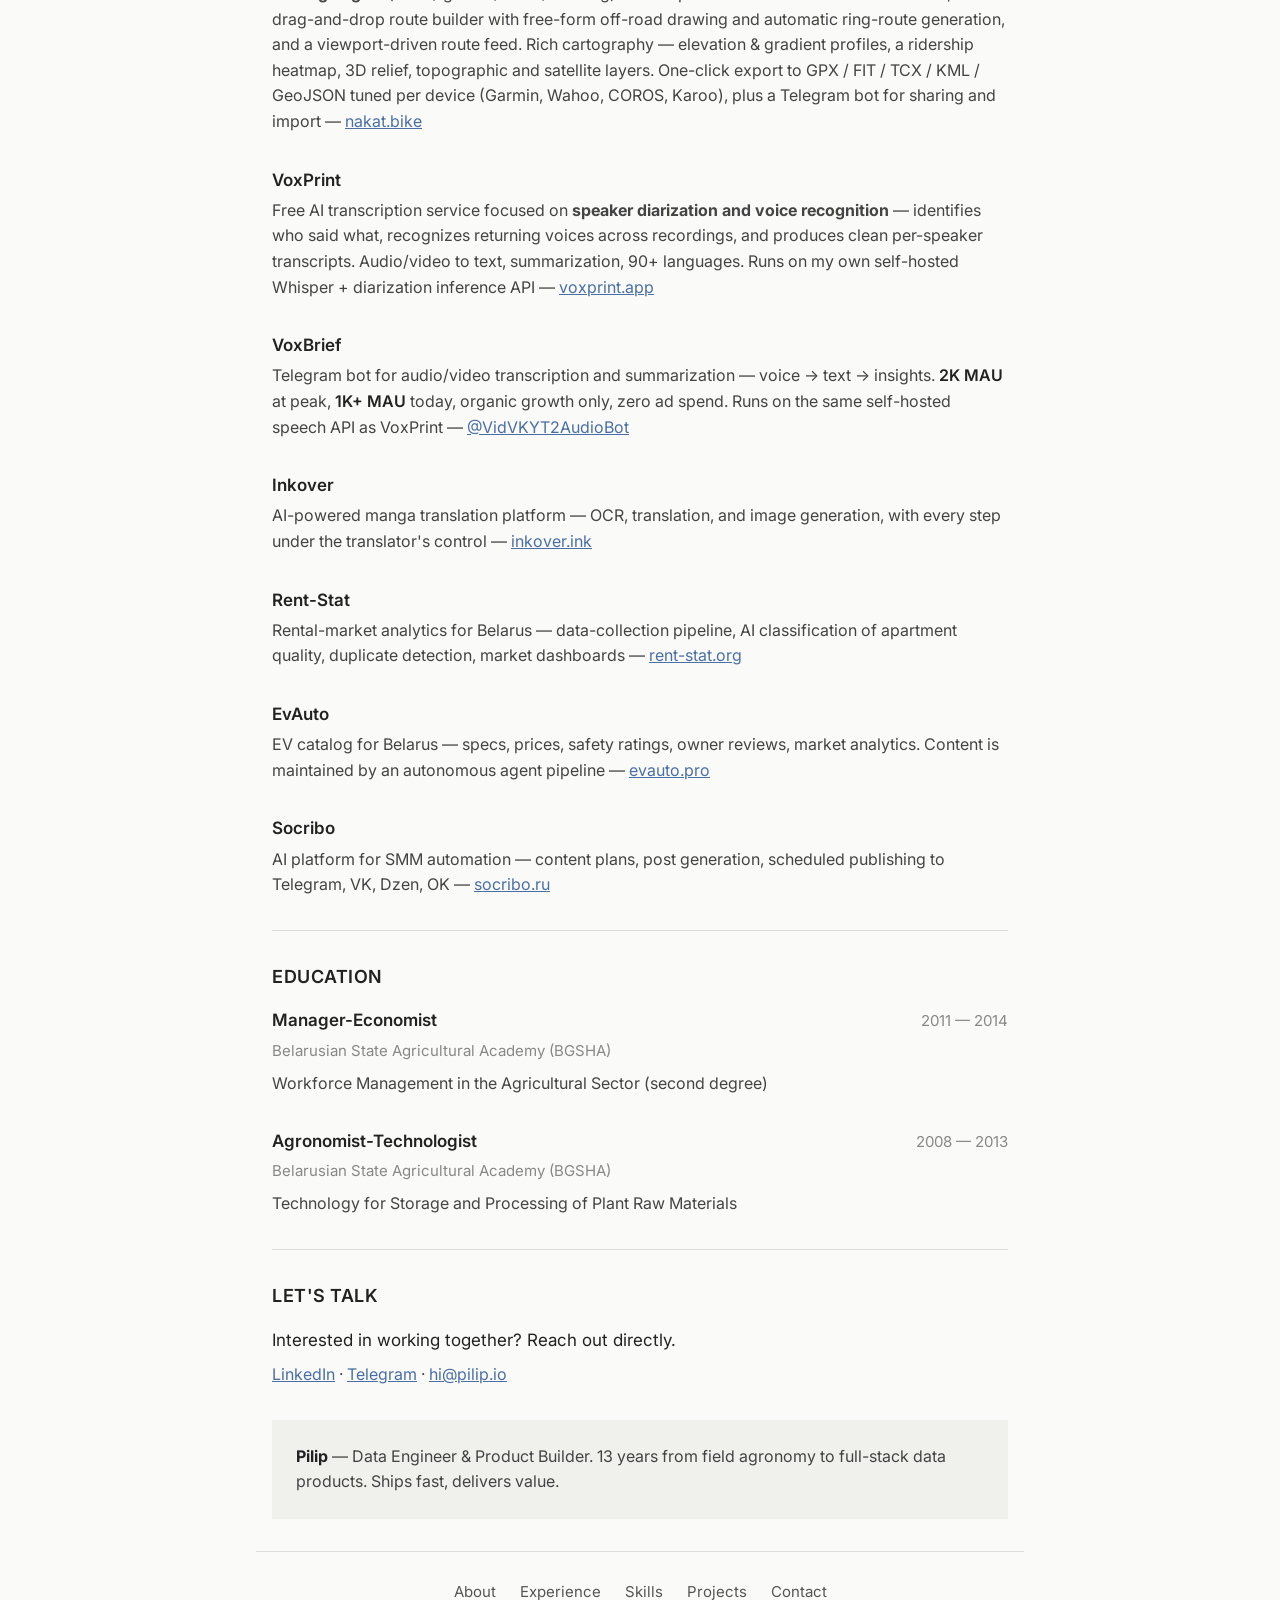
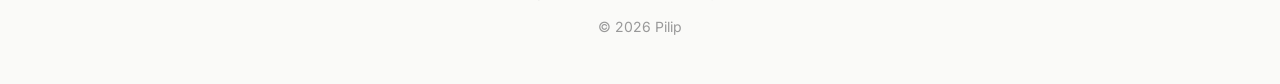
==== commit 5b511178: "Personal CV site — pilip.io Co-Authored-By: Claude Fable 5.1 <noreply@anthropic.com>" ====
--- a/index.html
+++ b/index.html
@@ -41,7 +41,7 @@
       "image": "https://pilip.io/og.png",
       "jobTitle": "Data Engineer & Product Builder",
       "description": "13 years from field agronomy to full-stack data products. Builds complete data stacks — Airflow, Superset, DuckDB, AI agents, computer vision, remote sensing — and ships fast.",
-      "knowsAbout": ["Data Engineering", "Apache Airflow", "Apache Superset", "DuckDB", "AI Agents", "Computer Vision", "Remote Sensing", "Precision Agriculture", "Geospatial Analytics"],
+      "knowsAbout": ["Data Engineering", "Apache Airflow", "Apache Superset", "DuckDB", "AI Agents", "Computer Vision", "Remote Sensing", "Sentinel-2", "Management Zones", "Precision Agriculture", "Geospatial Analytics"],
       "alumniOf": {
         "@type": "CollegeOrUniversity",
         "name": "Belarusian State Agricultural Academy"
@@ -71,12 +71,13 @@
 <main>
     <section id="about">
         <h1>Data Engineer & Product Builder</h1>
-        <p><span class="metric">13 years</span> from field agronomy to full-stack data products. I deploy complete data stacks — Airflow, Superset, DuckDB, AI agents, computer vision — and ship fast. Prototype today, validate tomorrow, iterate next week.</p>
+        <p><span class="metric">13 years in agriculture</span> — five walking fields as an agronomist, eight building data products for agtech. I deploy complete data stacks — Airflow, Superset, DuckDB, AI agents, computer vision — and ship fast: working products in days, running in production for years.</p>
 
         <hr>
 
         <h3>What I Do</h3>
-        <p>I turn business questions into metrics, metrics into dashboards, and dashboards into automated workflows. I build the full stack — from data pipelines and analytics to AI agents and deployment infrastructure. I own the problem end to end: if it needs data, a dashboard, a bot, or a server — I build it and ship it.</p>
+        <p>I turn business questions into metrics, metrics into dashboards, and dashboards into automated workflows. I own the problem end to end: pipelines, analytics, AI agents, servers — if it needs building, I build it and ship it.</p>
+        <p>My edge is the combination. Most engineers need a domain expert to explain agriculture — I am one: I've built yield maps from combine sensors in the field, and the segmentation models that read those same fields from space.</p>
     </section>
 
     <hr>
@@ -91,13 +92,15 @@
             </div>
             <div class="company"><a href="https://assistagro.com/" target="_blank" rel="noopener">Assist Agro</a> · Remote</div>
             <div class="experience-body">
-                <p>Sole data engineer building the complete analytics infrastructure from scratch.</p>
-                <p><strong>Scale</strong> — <span class="metric">100+ dashboards</span> in Superset, <span class="metric">80+ DAGs</span> in Airflow.<br>
-                <strong>AI</strong> — agent-based systems for notifications, accounting, field monitoring.<br>
-                <strong>Forecasting</strong> — <a href="https://agroplanerka.com/" target="_blank" rel="noopener">Agroplanerka</a>, a solo-shipped plan/fact/forecast product for field ops: Monte-Carlo finish dates, earned-schedule EVM/TSPI triage, equipment-capacity balancing, crop-loss cost ranking.<br>
-                <strong>Geospatial</strong> — remote sensing + DuckDB, image segmentation (SAM, U-Net).<br>
-                <strong>Analytics</strong> — B2B product analytics, customer health monitoring.<br>
-                <strong>Infra</strong> — CI/CD, server admin, deployments, backups.</p>
+                <p>Sole data engineer — built the company's entire data platform from scratch and run it end to end.</p>
+                <ul>
+                    <li><span class="metric">100+ Superset dashboards</span> and <span class="metric">80+ Airflow DAGs</span> serving every department.</li>
+                    <li>Shipped <a href="https://agroplanerka.com/" target="_blank" rel="noopener">Agroplanerka</a> solo — a plan/fact/forecast product for field operations: Monte-Carlo completion-date forecasts, earned-schedule triage (EVM/TSPI), equipment-capacity balancing, crop-loss cost ranking.</li>
+                    <li>AI agents in production — notifications, accounting automation, field monitoring.</li>
+                    <li>Geospatial pipeline — satellite remote sensing on DuckDB, field segmentation with SAM and U-Net.</li>
+                    <li>B2B product analytics and customer-health monitoring.</li>
+                    <li>Own the infrastructure — CI/CD, deployments, servers, backups.</li>
+                </ul>
                 <p class="tech-used">Tools: Apache Airflow, Apache Superset, DuckDB, PostGIS, Python, FastAPI, Image Segmentation (SAM, U-Net), AI Agent Frameworks, ECharts, CI/CD, Git, Linux</p>
             </div>
         </div>
@@ -109,8 +112,8 @@
             </div>
             <div class="company"><a href="https://www.cropler.io/" target="_blank" rel="noopener">Cropler</a> · Warsaw, Poland</div>
             <div class="experience-body">
-                <p>Co-founded and led product from zero to market on a tight timeline. Designed the full product with a designer in compressed sprints, then shipped fast — MVP on Superset + Telegram bot in Python, delivering sensor data and satellite imagery analytics to users. Collaborated with ML engineers on phenological stage markup using Label Studio.</p>
-                <p>Presented Cropler at Agritechnica (Hannover) — generated strong industry interest and established key dealer contacts. Managed product roadmap, backlog, marketing campaigns, and sales channel expansion.</p>
+                <p>Co-founded and took the product from zero to market. Designed it end to end with a designer in compressed sprints, then shipped the MVP fast — Superset + a Python Telegram bot delivering crop-sensor data and satellite-imagery analytics to farmers. Worked with ML engineers on phenological-stage labeling in Label Studio.</p>
+                <p>Presented Cropler at Agritechnica in Hannover — the industry's largest trade fair — generating strong interest and key dealer contacts. Owned roadmap, backlog, marketing campaigns, and sales-channel expansion.</p>
             </div>
         </div>
 
@@ -135,7 +138,7 @@
             </div>
             <div class="company">Belarus — seed production, feed production, precision agriculture</div>
             <div class="experience-body">
-                <p>5 years across three organizations. Yield mapping (Claas, Trimble, New Holland sensors), differential fertilizer maps from satellite imagery, electronic field mapping, GIS monitoring. This is where I learned the domain that later became my competitive edge in tech.</p>
+                <p>Five years across three organizations: seed production, feed production, precision agriculture. Yield mapping with Claas, Trimble, and New Holland harvester sensors; variable-rate fertilizer maps built from satellite imagery; electronic field records and GIS monitoring. This is where I earned the domain expertise that everything above is built on.</p>
             </div>
         </div>
     </section>
@@ -148,18 +151,18 @@
         <div class="skills-grid">
             <div>
                 <strong>Data Engineering</strong> (core)<br>
-                Apache Airflow, Apache Superset, DuckDB, PostgreSQL, Python, ETL pipelines<br>
+                Apache Airflow, Apache Superset, DuckDB, PostgreSQL, Python, FastAPI, ETL pipelines<br>
                 <span class="skills-secondary">BigQuery, data modeling, ad-hoc analysis</span>
             </div>
             <div>
                 <strong>AI & Agents</strong> (core)<br>
                 AI agent frameworks, LLM integration, agent memory & skills, rapid prototyping<br>
-                <span class="skills-secondary">Custom AI tool integrations, Telegram bots</span>
-            </div>
-            <div>
-                <strong>Geospatial & Computer Vision</strong><br>
-                PostGIS, GDAL, QGIS, remote sensing, image segmentation (SAM, U-Net)<br>
-                <span class="skills-secondary">Google Earth Engine, multispectral imagery, yield mapping</span>
+                <span class="skills-secondary">Speech AI (Whisper, speaker diarization), custom AI tool integrations, Telegram bots</span>
+            </div>
+            <div>
+                <strong>Geospatial & Remote Sensing</strong><br>
+                Sentinel-2 time series, management zones & VRA maps, PostGIS, GDAL, QGIS, image segmentation (SAM, U-Net)<br>
+                <span class="skills-secondary">rasterio, GeoPandas, STAC, Google Earth Engine, multispectral imagery, yield mapping & combine calibration, MapLibre / PMTiles</span>
             </div>
             <div>
                 <strong>Product & Analytics</strong><br>
@@ -172,7 +175,7 @@
             </div>
             <div>
                 <strong>Domain</strong><br>
-                Precision Agriculture, Crop Monitoring, Phenology, Agrochemistry
+                Precision Agriculture, Variable-Rate Application, On-Farm Trials, Crop Monitoring, Phenology, Agrochemistry
             </div>
         </div>
     </section>
@@ -181,7 +184,14 @@
 
     <section id="projects">
         <h3>Personal Projects</h3>
-        <p>I build products in my free time — from idea to production, usually solo.</p>
+        <p>Built in my free time, solo, end to end — every product below is live in production.</p>
+
+        <div class="experience-item">
+            <div class="experience-header">
+                <span class="role">Satellite Zoning &amp; VRA Service</span>
+            </div>
+            <p>Satellite-driven precision-agriculture service. Field polygon in, prescription out: a <strong>multi-year Sentinel-2 productivity map</strong>, <strong>management zones</strong> with inter-year stability, control lines for on-farm trials, and a prescription-ready split. Zones are post-processed to the farm's machinery; farms without VRA equipment get a one-line split, or none if the field is uniform. Harvester yield data then scores the trial strips against the zones. <span class="metric">2,500+ production runs</span> — private for now.</p>
+        </div>
 
         <div class="experience-item">
             <div class="experience-header">
@@ -192,58 +202,51 @@
 
         <div class="experience-item">
             <div class="experience-header">
+                <span class="role">Nakat</span>
+            </div>
+            <p>Community cycling-route map — discover, build, and share rides. Built end-to-end: a <strong>multi-profile routing engine</strong> (road / gravel / MTB / walking) that snaps drawn tracks to the road network, a drag-and-drop route builder with free-form off-road drawing and automatic ring-route generation, and a viewport-driven route feed. Rich cartography — elevation &amp; gradient profiles, a ridership heatmap, 3D relief, topographic and satellite layers. One-click export to GPX / FIT / TCX / KML / GeoJSON tuned per device (Garmin, Wahoo, COROS, Karoo), plus a Telegram bot for sharing and import — <a href="https://nakat.bike" target="_blank" rel="noopener">nakat.bike</a></p>
+        </div>
+
+        <div class="experience-item">
+            <div class="experience-header">
                 <span class="role">VoxPrint</span>
             </div>
-            <p>Free AI transcription service focused on <strong>speaker diarization and voice recognition</strong> — identifies who said what, recognizes returning voices across recordings, and produces clean per-speaker transcripts. Audio/video to text, summarization, 90+ languages — <a href="https://voxprint.app" target="_blank" rel="noopener">voxprint.app</a></p>
+            <p>Free AI transcription service focused on <strong>speaker diarization and voice recognition</strong> — identifies who said what, recognizes returning voices across recordings, and produces clean per-speaker transcripts. Audio/video to text, summarization, 90+ languages. Runs on my own self-hosted Whisper + diarization inference API — <a href="https://voxprint.app" target="_blank" rel="noopener">voxprint.app</a></p>
+        </div>
+
+        <div class="experience-item">
+            <div class="experience-header">
+                <span class="role">VoxBrief</span>
+            </div>
+            <p>Telegram bot for audio/video transcription and summarization — voice → text → insights. <span class="metric">2K MAU</span> at peak, <span class="metric">1K+ MAU</span> today, organic growth only, zero ad spend. Runs on the same self-hosted speech API as VoxPrint — <a href="https://t.me/VidVKYT2AudioBot" target="_blank" rel="noopener">@VidVKYT2AudioBot</a></p>
         </div>
 
         <div class="experience-item">
             <div class="experience-header">
                 <span class="role">Inkover</span>
             </div>
-            <p>AI-powered manga translation platform. OCR, translation, and image generation — each step under translator's control — <a href="https://inkover.ink" target="_blank" rel="noopener">inkover.ink</a></p>
+            <p>AI-powered manga translation platform — OCR, translation, and image generation, with every step under the translator's control — <a href="https://inkover.ink" target="_blank" rel="noopener">inkover.ink</a></p>
+        </div>
+
+        <div class="experience-item">
+            <div class="experience-header">
+                <span class="role">Rent-Stat</span>
+            </div>
+            <p>Rental-market analytics for Belarus — data-collection pipeline, AI classification of apartment quality, duplicate detection, market dashboards — <a href="https://rent-stat.org/transparency/" target="_blank" rel="noopener">rent-stat.org</a></p>
+        </div>
+
+        <div class="experience-item">
+            <div class="experience-header">
+                <span class="role">EvAuto</span>
+            </div>
+            <p>EV catalog for Belarus — specs, prices, safety ratings, owner reviews, market analytics. Content is maintained by an autonomous agent pipeline — <a href="https://evauto.pro" target="_blank" rel="noopener">evauto.pro</a></p>
         </div>
 
         <div class="experience-item">
             <div class="experience-header">
                 <span class="role">Socribo</span>
             </div>
-            <p>AI platform for SMM automation: content plans, post generation, publishing to Telegram, VK, Dzen, OK — <a href="https://socribo.ru" target="_blank" rel="noopener">socribo.ru</a></p>
-        </div>
-
-        <div class="experience-item">
-            <div class="experience-header">
-                <span class="role">VoxBrief</span>
-            </div>
-            <p>Telegram bot — <span class="metric">2K MAU</span> at peak, <span class="metric">1K+ MAU</span> today. Organic growth only, zero ad spend — <a href="https://t.me/VidVKYT2AudioBot" target="_blank" rel="noopener">@VidVKYT2AudioBot</a></p>
-        </div>
-
-        <div class="experience-item">
-            <div class="experience-header">
-                <span class="role">EvAuto</span>
-            </div>
-            <p>EV catalog for Belarus — specs, prices, safety ratings, owner reviews, market analytics blog. Content populated via agent-based automation — <a href="https://evauto.pro" target="_blank" rel="noopener">evauto.pro</a></p>
-        </div>
-
-        <div class="experience-item">
-            <div class="experience-header">
-                <span class="role">Rent-Stat</span>
-            </div>
-            <p>Rental market analytics dashboard for Belarus — AI-powered apartment quality classification and duplicate detection — <a href="https://rent-stat.org/transparency/" target="_blank" rel="noopener">rent-stat.org</a></p>
-        </div>
-
-        <div class="experience-item">
-            <div class="experience-header">
-                <span class="role">Victoria Gorbacheva — Artist Portfolio</span>
-            </div>
-            <p>Clean portfolio website designed and built for a professional artist — <a href="https://victoriagorbacheva.com/be" target="_blank" rel="noopener">victoriagorbacheva.com</a></p>
-        </div>
-
-        <div class="experience-item">
-            <div class="experience-header">
-                <span class="role">Self-hosted Whisper API</span>
-            </div>
-            <p>Custom transcription and diarization service. Self-hosted at <a href="https://whisper.pilip.io" target="_blank" rel="noopener">whisper.pilip.io</a> — powers VoxBrief and VoxPrint.</p>
+            <p>AI platform for SMM automation — content plans, post generation, scheduled publishing to Telegram, VK, Dzen, OK — <a href="https://socribo.ru" target="_blank" rel="noopener">socribo.ru</a></p>
         </div>
     </section>
 
--- a/style.css
+++ b/style.css
@@ -162,6 +162,15 @@
     margin-bottom: 8px;
 }
 
+.experience-body ul {
+    margin: 0 0 8px;
+    padding-left: 20px;
+}
+
+.experience-body li {
+    margin-bottom: 4px;
+}
+
 .tech-used {
     font-size: 14px;
     color: #999999;
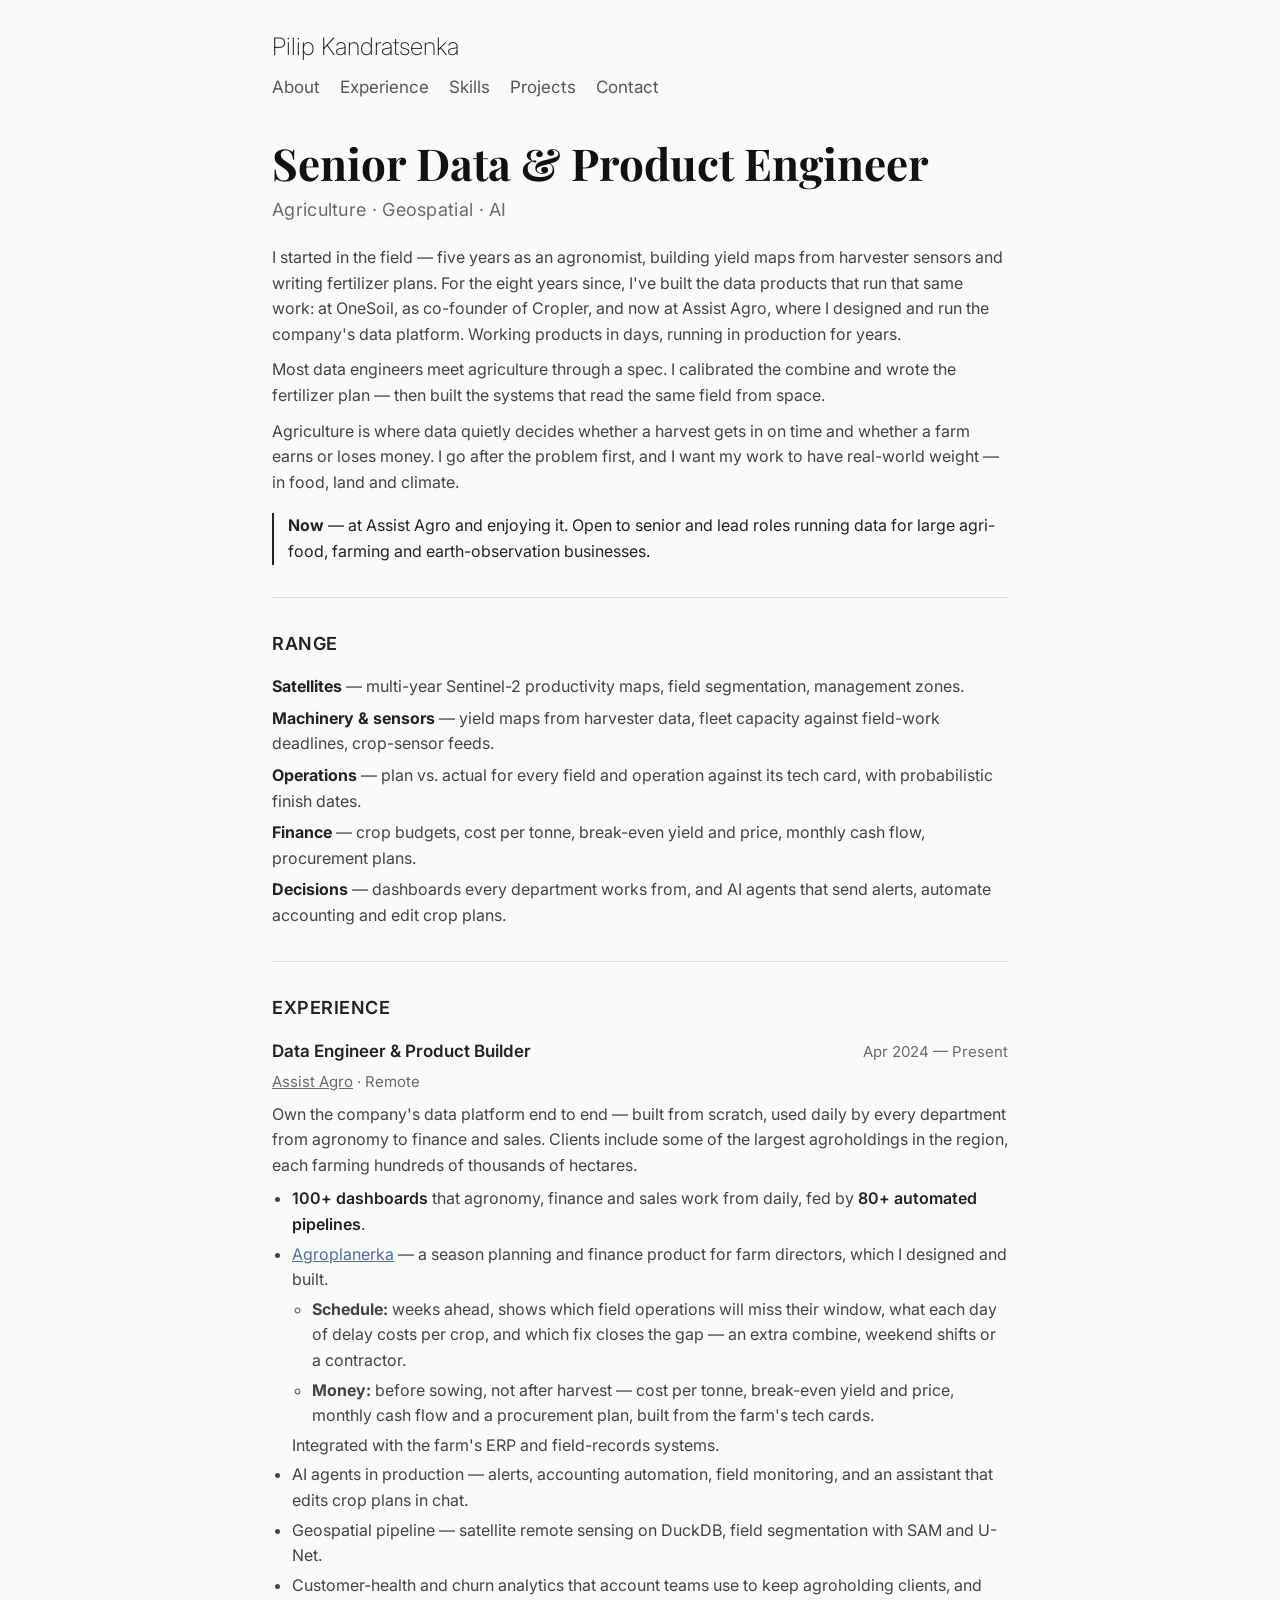
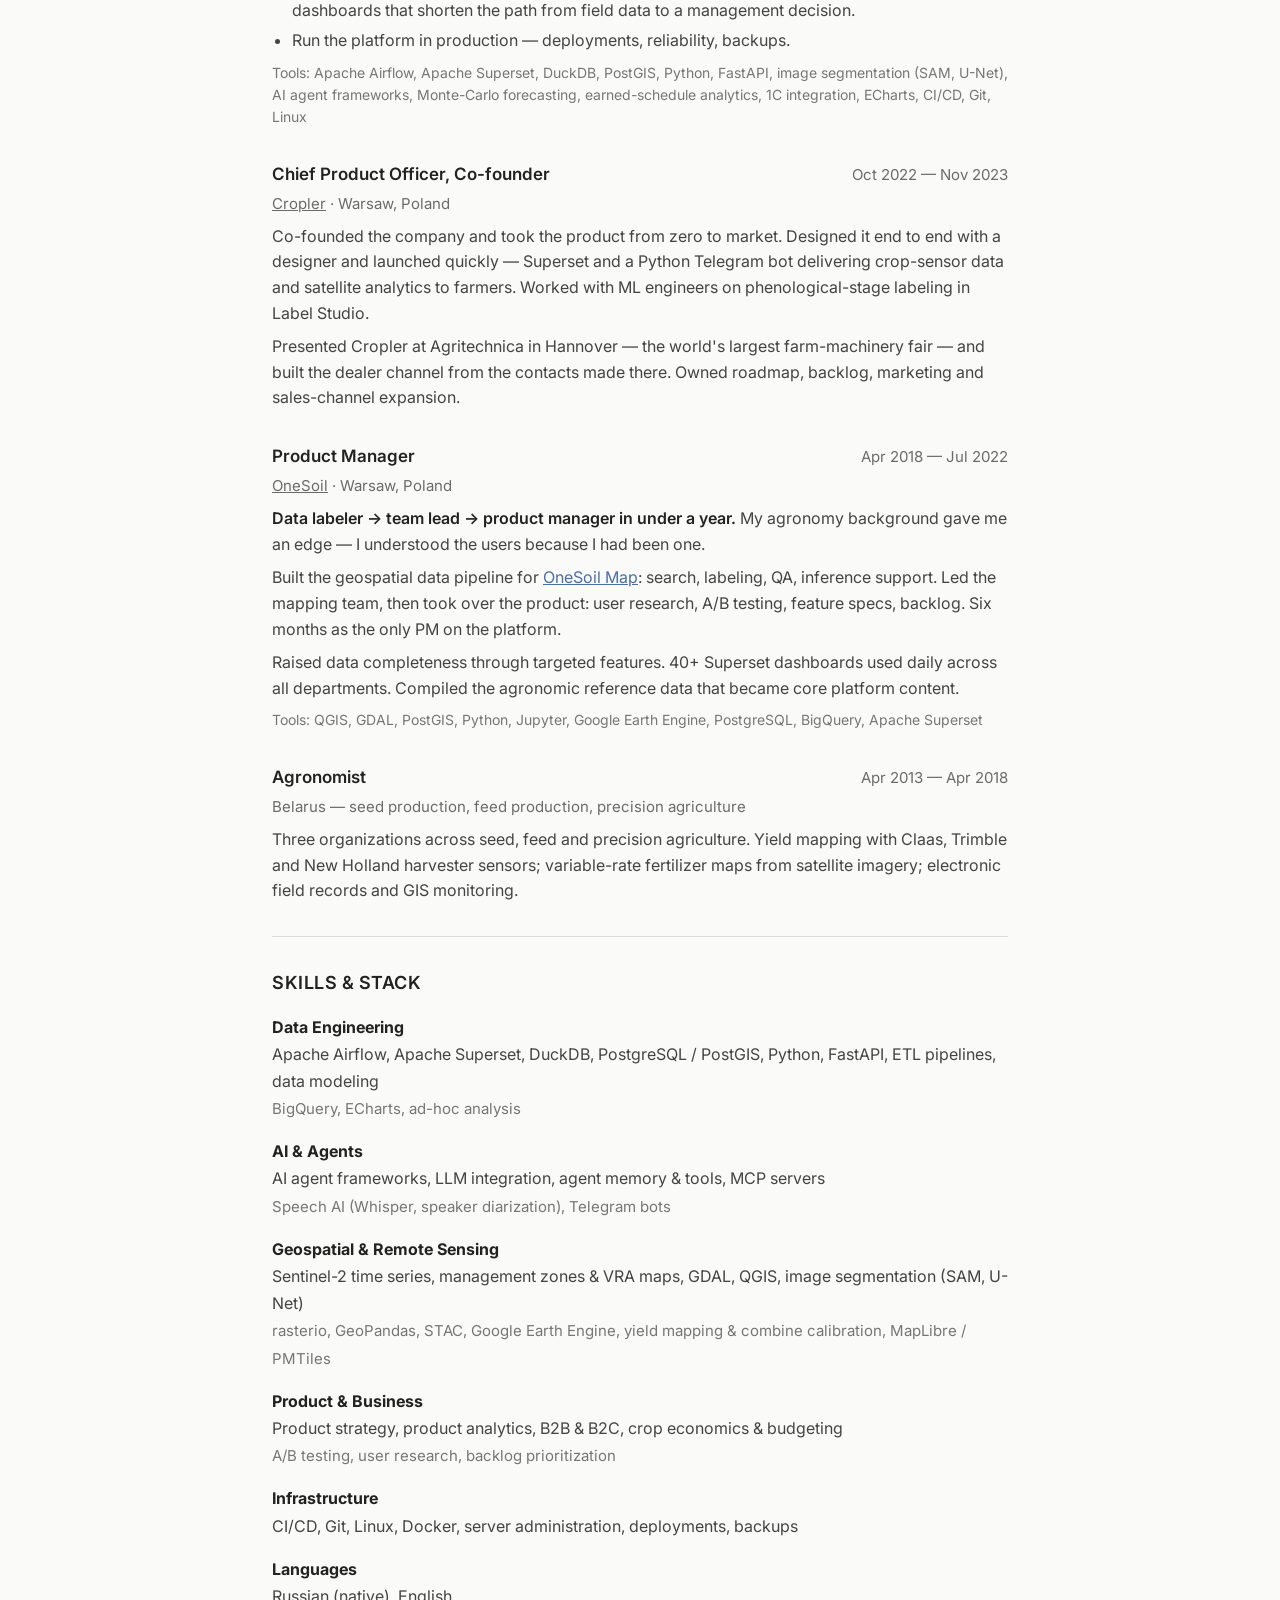
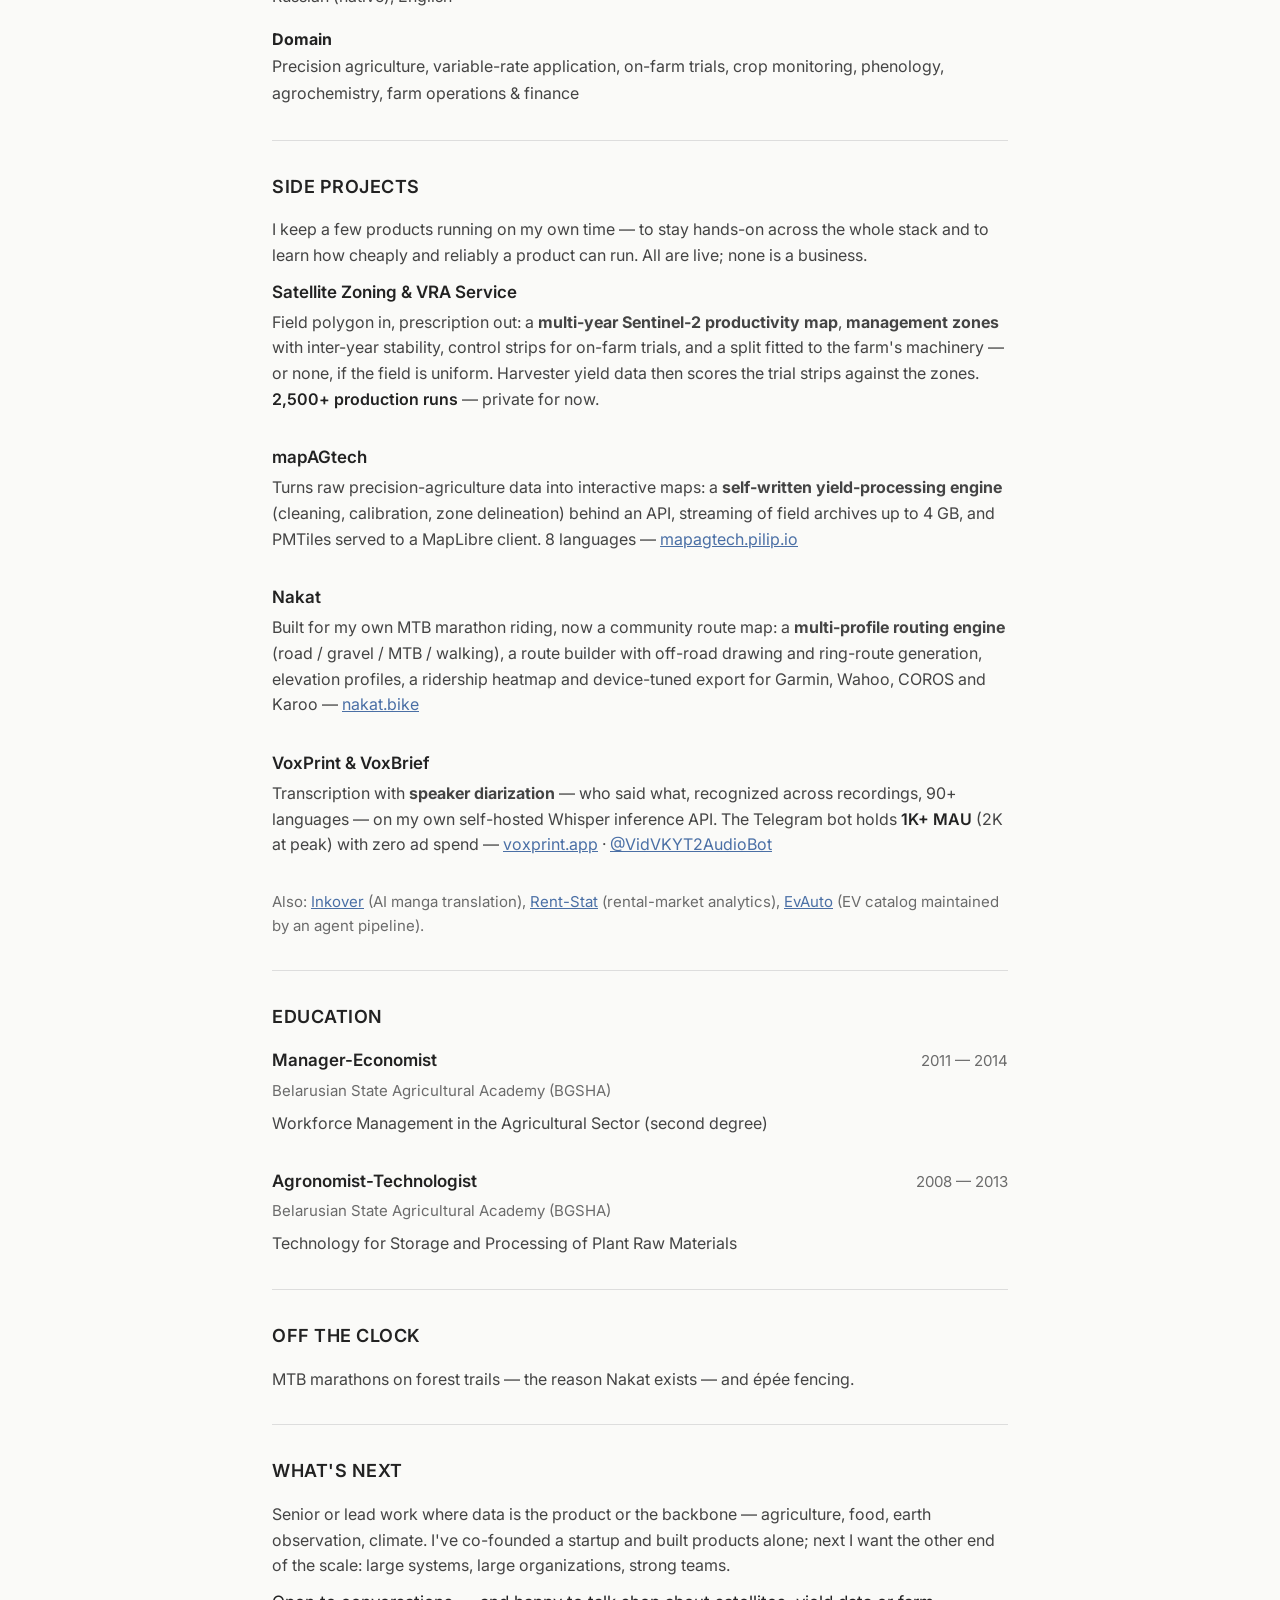
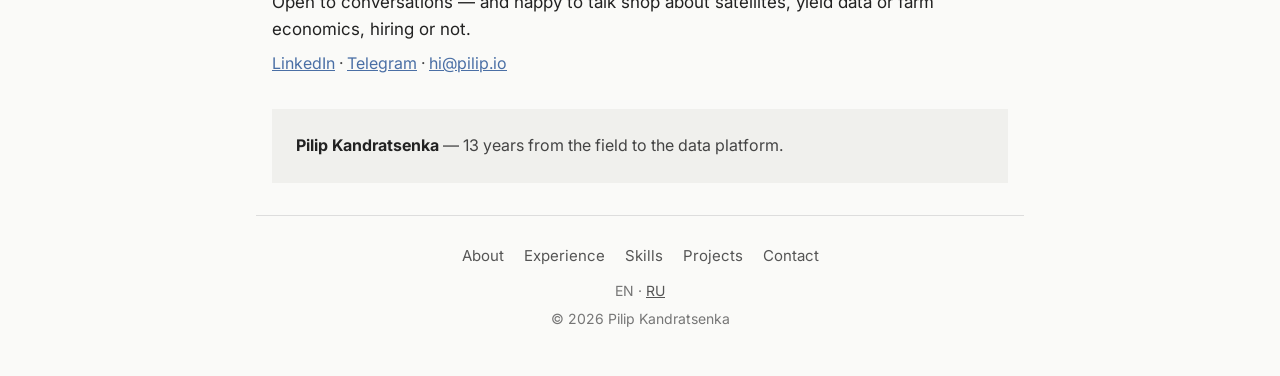
==== commit 817416fd: "Personal CV site — pilip.io Co-Authored-By: Claude Opus 5.5 (1M context) <noreply@anthropic.com>" ====
--- a/index.html
+++ b/index.html
@@ -3,8 +3,8 @@
 <head>
     <meta charset="UTF-8">
     <meta name="viewport" content="width=device-width, initial-scale=1.0">
-    <title>Pilip — Data Engineer & Product Builder</title>
-    <meta name="description" content="Data Engineer & Product Builder. Airflow, Superset, DuckDB, AI agents, remote sensing, image segmentation. 13 years from field agronomy to full-stack data products.">
+    <title>Pilip Kandratsenka — Senior Data &amp; Product Engineer</title>
+    <meta name="description" content="Senior data &amp; product engineer in agriculture: satellites, machinery and sensors, field operations and farm finance — from Sentinel-2 pixels to cost per tonne. Airflow, Superset, DuckDB, AI agents.">
     <!-- Icons -->
     <link rel="icon" href="/favicon.svg" type="image/svg+xml">
     <link rel="icon" href="/favicon-32.png" sizes="32x32" type="image/png">
@@ -13,20 +13,23 @@
     <!-- Open Graph -->
     <meta property="og:type" content="website">
     <meta property="og:site_name" content="pilip.io">
-    <meta property="og:title" content="Pilip — Data Engineer & Product Builder">
-    <meta property="og:description" content="13 years from field agronomy to full-stack data products. Airflow, Superset, DuckDB, AI agents, computer vision, remote sensing. Ships fast, delivers value.">
+    <meta property="og:title" content="Pilip Kandratsenka — Senior Data & Product Engineer">
+    <meta property="og:description" content="Senior data &amp; product engineer in agriculture: satellites, machinery and sensors, field operations and farm finance — from Sentinel-2 pixels to cost per tonne. Airflow, Superset, DuckDB, AI agents.">
     <meta property="og:url" content="https://pilip.io/">
     <meta property="og:image" content="https://pilip.io/og.png">
     <meta property="og:image:type" content="image/png">
     <meta property="og:image:width" content="1200">
     <meta property="og:image:height" content="630">
-    <meta property="og:image:alt" content="Pilip — Data Engineer & Product Builder">
+    <meta property="og:image:alt" content="Pilip Kandratsenka — Senior Data & Product Engineer">
     <!-- Twitter/Telegram -->
     <meta name="twitter:card" content="summary_large_image">
-    <meta name="twitter:title" content="Pilip — Data Engineer & Product Builder">
-    <meta name="twitter:description" content="13 years from field agronomy to full-stack data products. Airflow, Superset, DuckDB, AI agents, computer vision, remote sensing.">
+    <meta name="twitter:title" content="Pilip Kandratsenka — Senior Data & Product Engineer">
+    <meta name="twitter:description" content="Senior data &amp; product engineer in agriculture: satellites, machinery and sensors, field operations and farm finance — from Sentinel-2 pixels to cost per tonne. Airflow, Superset, DuckDB, AI agents.">
     <meta name="twitter:image" content="https://pilip.io/og.png">
     <link rel="canonical" href="https://pilip.io/">
+    <link rel="alternate" hreflang="en" href="https://pilip.io/">
+    <link rel="alternate" hreflang="ru" href="https://pilip.io/ru/">
+    <link rel="alternate" hreflang="x-default" href="https://pilip.io/">
     <link rel="preconnect" href="https://fonts.googleapis.com">
     <link rel="preconnect" href="https://fonts.gstatic.com" crossorigin>
     <link href="https://fonts.googleapis.com/css2?family=Inter:wght@200;400;600&family=Playfair+Display:wght@700&display=swap" rel="stylesheet">
@@ -35,13 +38,14 @@
     {
       "@context": "https://schema.org",
       "@type": "Person",
-      "name": "Pilip",
+      "name": "Pilip Kandratsenka",
       "alternateName": "Philipp Kondratenko",
       "url": "https://pilip.io/",
       "image": "https://pilip.io/og.png",
-      "jobTitle": "Data Engineer & Product Builder",
-      "description": "13 years from field agronomy to full-stack data products. Builds complete data stacks — Airflow, Superset, DuckDB, AI agents, computer vision, remote sensing — and ships fast.",
-      "knowsAbout": ["Data Engineering", "Apache Airflow", "Apache Superset", "DuckDB", "AI Agents", "Computer Vision", "Remote Sensing", "Sentinel-2", "Management Zones", "Precision Agriculture", "Geospatial Analytics"],
+      "jobTitle": "Senior Data & Product Engineer",
+      "description": "Senior data & product engineer in agriculture: satellites, machinery and sensors, field operations and farm finance — from Sentinel-2 pixels to cost per tonne. Airflow, Superset, DuckDB, AI agents.",
+      "knowsAbout": ["Data Engineering", "Apache Airflow", "Apache Superset", "DuckDB", "AI Agents", "Computer Vision", "Remote Sensing", "Sentinel-2", "Management Zones", "Precision Agriculture", "Geospatial Analytics", "Farm Economics"],
+      "knowsLanguage": ["ru", "en"],
       "alumniOf": {
         "@type": "CollegeOrUniversity",
         "name": "Belarusian State Agricultural Academy"
@@ -57,7 +61,7 @@
 
 <header>
     <div class="header-inner">
-        <div class="site-name"><a href="/">Pilip</a></div>
+        <div class="site-name"><a href="/">Pilip Kandratsenka</a></div>
         <nav>
             <a href="#about">About</a>
             <a href="#experience">Experience</a>
@@ -70,38 +74,52 @@
 
 <main>
     <section id="about">
-        <h1>Data Engineer & Product Builder</h1>
-        <p><span class="metric">13 years in agriculture</span> — five walking fields as an agronomist, eight building data products for agtech. I deploy complete data stacks — Airflow, Superset, DuckDB, AI agents, computer vision — and ship fast: working products in days, running in production for years.</p>
+        <h1>Senior Data &amp; Product Engineer</h1>
+        <p class="subtitle">Agriculture · Geospatial · AI</p>
+        <p>I started in the field — five years as an agronomist, building yield maps from harvester sensors and writing fertilizer plans. For the eight years since, I've built the data products that run that same work: at OneSoil, as co-founder of Cropler, and now at Assist Agro, where I designed and run the company's data platform. Working products in days, running in production for years.</p>
+        <p>Most data engineers meet agriculture through a spec. I calibrated the combine and wrote the fertilizer plan — then built the systems that read the same field from space.</p>
+        <p>Agriculture is where data quietly decides whether a harvest gets in on time and whether a farm earns or loses money. I go after the problem first, and I want my work to have real-world weight — in food, land and climate.</p>
+        <p class="now"><strong>Now</strong> — at Assist Agro and enjoying it. Open to senior and lead roles running data for large agri-food, farming and earth-observation businesses.</p>
 
         <hr>
 
-        <h3>What I Do</h3>
-        <p>I turn business questions into metrics, metrics into dashboards, and dashboards into automated workflows. I own the problem end to end: pipelines, analytics, AI agents, servers — if it needs building, I build it and ship it.</p>
-        <p>My edge is the combination. Most engineers need a domain expert to explain agriculture — I am one: I've built yield maps from combine sensors in the field, and the segmentation models that read those same fields from space.</p>
+        <h2>Range</h2>
+        <ul class="range">
+            <li><strong>Satellites</strong> — multi-year Sentinel-2 productivity maps, field segmentation, management zones.</li>
+            <li><strong>Machinery &amp; sensors</strong> — yield maps from harvester data, fleet capacity against field-work deadlines, crop-sensor feeds.</li>
+            <li><strong>Operations</strong> — plan vs. actual for every field and operation against its tech card, with probabilistic finish dates.</li>
+            <li><strong>Finance</strong> — crop budgets, cost per tonne, break-even yield and price, monthly cash flow, procurement plans.</li>
+            <li><strong>Decisions</strong> — dashboards every department works from, and AI agents that send alerts, automate accounting and edit crop plans.</li>
+        </ul>
     </section>
 
     <hr>
 
     <section id="experience">
-        <h3>Experience</h3>
-
-        <div class="experience-item">
-            <div class="experience-header">
-                <span class="role">Data Engineer & Product Builder</span>
+        <h2>Experience</h2>
+
+        <div class="experience-item">
+            <div class="experience-header">
+                <span class="role">Data Engineer &amp; Product Builder</span>
                 <span class="date">Apr 2024 — Present</span>
             </div>
             <div class="company"><a href="https://assistagro.com/" target="_blank" rel="noopener">Assist Agro</a> · Remote</div>
             <div class="experience-body">
-                <p>Sole data engineer — built the company's entire data platform from scratch and run it end to end.</p>
+                <p>Own the company's data platform end to end — built from scratch, used daily by every department from agronomy to finance and sales. Clients include some of the largest agroholdings in the region, each farming hundreds of thousands of hectares.</p>
                 <ul>
-                    <li><span class="metric">100+ Superset dashboards</span> and <span class="metric">80+ Airflow DAGs</span> serving every department.</li>
-                    <li>Shipped <a href="https://agroplanerka.com/" target="_blank" rel="noopener">Agroplanerka</a> solo — a plan/fact/forecast product for field operations: Monte-Carlo completion-date forecasts, earned-schedule triage (EVM/TSPI), equipment-capacity balancing, crop-loss cost ranking.</li>
-                    <li>AI agents in production — notifications, accounting automation, field monitoring.</li>
+                    <li><span class="metric">100+ dashboards</span> that agronomy, finance and sales work from daily, fed by <span class="metric">80+ automated pipelines</span>.</li>
+                    <li><a href="https://agroplanerka.com/" target="_blank" rel="noopener">Agroplanerka</a> — a season planning and finance product for farm directors, which I designed and built.
+                        <ul>
+                            <li><strong>Schedule:</strong> weeks ahead, shows which field operations will miss their window, what each day of delay costs per crop, and which fix closes the gap — an extra combine, weekend shifts or a contractor.</li>
+                            <li><strong>Money:</strong> before sowing, not after harvest — cost per tonne, break-even yield and price, monthly cash flow and a procurement plan, built from the farm's tech cards.</li>
+                        </ul>
+                        Integrated with the farm's ERP and field-records systems.</li>
+                    <li>AI agents in production — alerts, accounting automation, field monitoring, and an assistant that edits crop plans in chat.</li>
                     <li>Geospatial pipeline — satellite remote sensing on DuckDB, field segmentation with SAM and U-Net.</li>
-                    <li>B2B product analytics and customer-health monitoring.</li>
-                    <li>Own the infrastructure — CI/CD, deployments, servers, backups.</li>
+                    <li>Customer-health and churn analytics that account teams use to keep agroholding clients, and dashboards that shorten the path from field data to a management decision.</li>
+                    <li>Run the platform in production — deployments, reliability, backups.</li>
                 </ul>
-                <p class="tech-used">Tools: Apache Airflow, Apache Superset, DuckDB, PostGIS, Python, FastAPI, Image Segmentation (SAM, U-Net), AI Agent Frameworks, ECharts, CI/CD, Git, Linux</p>
+                <p class="tech-used">Tools: Apache Airflow, Apache Superset, DuckDB, PostGIS, Python, FastAPI, image segmentation (SAM, U-Net), AI agent frameworks, Monte-Carlo forecasting, earned-schedule analytics, 1C integration, ECharts, CI/CD, Git, Linux</p>
             </div>
         </div>
 
@@ -112,8 +130,8 @@
             </div>
             <div class="company"><a href="https://www.cropler.io/" target="_blank" rel="noopener">Cropler</a> · Warsaw, Poland</div>
             <div class="experience-body">
-                <p>Co-founded and took the product from zero to market. Designed it end to end with a designer in compressed sprints, then shipped the MVP fast — Superset + a Python Telegram bot delivering crop-sensor data and satellite-imagery analytics to farmers. Worked with ML engineers on phenological-stage labeling in Label Studio.</p>
-                <p>Presented Cropler at Agritechnica in Hannover — the industry's largest trade fair — generating strong interest and key dealer contacts. Owned roadmap, backlog, marketing campaigns, and sales-channel expansion.</p>
+                <p>Co-founded the company and took the product from zero to market. Designed it end to end with a designer and launched quickly — Superset and a Python Telegram bot delivering crop-sensor data and satellite analytics to farmers. Worked with ML engineers on phenological-stage labeling in Label Studio.</p>
+                <p>Presented Cropler at Agritechnica in Hannover — the world's largest farm-machinery fair — and built the dealer channel from the contacts made there. Owned roadmap, backlog, marketing and sales-channel expansion.</p>
             </div>
         </div>
 
@@ -124,9 +142,9 @@
             </div>
             <div class="company"><a href="https://onesoil.ai/en" target="_blank" rel="noopener">OneSoil</a> · Warsaw, Poland</div>
             <div class="experience-body">
-                <p><span class="metric">Data labeler → team lead → sole PM in under a year.</span> Agronomic background gave me an edge — I understood the users because I was one of them.</p>
-                <p>Built the geospatial data pipeline for <a href="https://map.onesoil.ai/" target="_blank" rel="noopener">OneSoil Map</a>: search, labeling, QA, inference support. Led mapping team, then took over product: user research, A/B testing, feature specs, backlog. <span class="metric">Six months as the only PM</span> on the platform.</p>
-                <p>Drove significant increase in data completeness through targeted features. <span class="metric">40+ Superset dashboards</span> used daily across all departments. Compiled agronomic reference books that became core platform data.</p>
+                <p><span class="metric">Data labeler → team lead → product manager in under a year.</span> My agronomy background gave me an edge — I understood the users because I had been one.</p>
+                <p>Built the geospatial data pipeline for <a href="https://map.onesoil.ai/" target="_blank" rel="noopener">OneSoil Map</a>: search, labeling, QA, inference support. Led the mapping team, then took over the product: user research, A/B testing, feature specs, backlog. Six months as the only PM on the platform.</p>
+                <p>Raised data completeness through targeted features. 40+ Superset dashboards used daily across all departments. Compiled the agronomic reference data that became core platform content.</p>
                 <p class="tech-used">Tools: QGIS, GDAL, PostGIS, Python, Jupyter, Google Earth Engine, PostgreSQL, BigQuery, Apache Superset</p>
             </div>
         </div>
@@ -138,7 +156,7 @@
             </div>
             <div class="company">Belarus — seed production, feed production, precision agriculture</div>
             <div class="experience-body">
-                <p>Five years across three organizations: seed production, feed production, precision agriculture. Yield mapping with Claas, Trimble, and New Holland harvester sensors; variable-rate fertilizer maps built from satellite imagery; electronic field records and GIS monitoring. This is where I earned the domain expertise that everything above is built on.</p>
+                <p>Three organizations across seed, feed and precision agriculture. Yield mapping with Claas, Trimble and New Holland harvester sensors; variable-rate fertilizer maps from satellite imagery; electronic field records and GIS monitoring.</p>
             </div>
         </div>
     </section>
@@ -146,27 +164,27 @@
     <hr>
 
     <section id="skills">
-        <h3>Skills & Stack</h3>
+        <h2>Skills &amp; Stack</h2>
 
         <div class="skills-grid">
             <div>
-                <strong>Data Engineering</strong> (core)<br>
-                Apache Airflow, Apache Superset, DuckDB, PostgreSQL, Python, FastAPI, ETL pipelines<br>
-                <span class="skills-secondary">BigQuery, data modeling, ad-hoc analysis</span>
-            </div>
-            <div>
-                <strong>AI & Agents</strong> (core)<br>
-                AI agent frameworks, LLM integration, agent memory & skills, rapid prototyping<br>
-                <span class="skills-secondary">Speech AI (Whisper, speaker diarization), custom AI tool integrations, Telegram bots</span>
-            </div>
-            <div>
-                <strong>Geospatial & Remote Sensing</strong><br>
-                Sentinel-2 time series, management zones & VRA maps, PostGIS, GDAL, QGIS, image segmentation (SAM, U-Net)<br>
-                <span class="skills-secondary">rasterio, GeoPandas, STAC, Google Earth Engine, multispectral imagery, yield mapping & combine calibration, MapLibre / PMTiles</span>
-            </div>
-            <div>
-                <strong>Product & Analytics</strong><br>
-                Product strategy, product analytics, B2B & B2C, rapid MVP development<br>
+                <strong>Data Engineering</strong><br>
+                Apache Airflow, Apache Superset, DuckDB, PostgreSQL / PostGIS, Python, FastAPI, ETL pipelines, data modeling<br>
+                <span class="skills-secondary">BigQuery, ECharts, ad-hoc analysis</span>
+            </div>
+            <div>
+                <strong>AI &amp; Agents</strong><br>
+                AI agent frameworks, LLM integration, agent memory &amp; tools, MCP servers<br>
+                <span class="skills-secondary">Speech AI (Whisper, speaker diarization), Telegram bots</span>
+            </div>
+            <div>
+                <strong>Geospatial &amp; Remote Sensing</strong><br>
+                Sentinel-2 time series, management zones &amp; VRA maps, GDAL, QGIS, image segmentation (SAM, U-Net)<br>
+                <span class="skills-secondary">rasterio, GeoPandas, STAC, Google Earth Engine, yield mapping &amp; combine calibration, MapLibre / PMTiles</span>
+            </div>
+            <div>
+                <strong>Product &amp; Business</strong><br>
+                Product strategy, product analytics, B2B &amp; B2C, crop economics &amp; budgeting<br>
                 <span class="skills-secondary">A/B testing, user research, backlog prioritization</span>
             </div>
             <div>
@@ -174,8 +192,12 @@
                 CI/CD, Git, Linux, Docker, server administration, deployments, backups
             </div>
             <div>
+                <strong>Languages</strong><br>
+                Russian (native), English
+            </div>
+            <div>
                 <strong>Domain</strong><br>
-                Precision Agriculture, Variable-Rate Application, On-Farm Trials, Crop Monitoring, Phenology, Agrochemistry
+                Precision agriculture, variable-rate application, on-farm trials, crop monitoring, phenology, agrochemistry, farm operations &amp; finance
             </div>
         </div>
     </section>
@@ -183,77 +205,44 @@
     <hr>
 
     <section id="projects">
-        <h3>Personal Projects</h3>
-        <p>Built in my free time, solo, end to end — every product below is live in production.</p>
+        <h2>Side Projects</h2>
+        <p>I keep a few products running on my own time — to stay hands-on across the whole stack and to learn how cheaply and reliably a product can run. All are live; none is a business.</p>
 
         <div class="experience-item">
             <div class="experience-header">
                 <span class="role">Satellite Zoning &amp; VRA Service</span>
             </div>
-            <p>Satellite-driven precision-agriculture service. Field polygon in, prescription out: a <strong>multi-year Sentinel-2 productivity map</strong>, <strong>management zones</strong> with inter-year stability, control lines for on-farm trials, and a prescription-ready split. Zones are post-processed to the farm's machinery; farms without VRA equipment get a one-line split, or none if the field is uniform. Harvester yield data then scores the trial strips against the zones. <span class="metric">2,500+ production runs</span> — private for now.</p>
+            <p>Field polygon in, prescription out: a <strong>multi-year Sentinel-2 productivity map</strong>, <strong>management zones</strong> with inter-year stability, control strips for on-farm trials, and a split fitted to the farm's machinery — or none, if the field is uniform. Harvester yield data then scores the trial strips against the zones. <span class="metric">2,500+ production runs</span> — private for now.</p>
         </div>
 
         <div class="experience-item">
             <div class="experience-header">
                 <span class="role">mapAGtech</span>
             </div>
-            <p>Geospatial platform that turns raw precision-agriculture data into interactive maps. Built end-to-end — a <strong>self-written yield-processing engine</strong> (cleaning, calibration, management-zone delineation) exposed as an API, a non-buffering streaming proxy for field archives up to 4 GB, and an async tiling pipeline serving PMTiles to a MapLibre client with choropleth analytics. Mobile-first, 8-language UI — <a href="https://mapagtech.pilip.io" target="_blank" rel="noopener">mapagtech.pilip.io</a></p>
+            <p>Turns raw precision-agriculture data into interactive maps: a <strong>self-written yield-processing engine</strong> (cleaning, calibration, zone delineation) behind an API, streaming of field archives up to 4 GB, and PMTiles served to a MapLibre client. 8 languages — <a href="https://mapagtech.pilip.io" target="_blank" rel="noopener">mapagtech.pilip.io</a></p>
         </div>
 
         <div class="experience-item">
             <div class="experience-header">
                 <span class="role">Nakat</span>
             </div>
-            <p>Community cycling-route map — discover, build, and share rides. Built end-to-end: a <strong>multi-profile routing engine</strong> (road / gravel / MTB / walking) that snaps drawn tracks to the road network, a drag-and-drop route builder with free-form off-road drawing and automatic ring-route generation, and a viewport-driven route feed. Rich cartography — elevation &amp; gradient profiles, a ridership heatmap, 3D relief, topographic and satellite layers. One-click export to GPX / FIT / TCX / KML / GeoJSON tuned per device (Garmin, Wahoo, COROS, Karoo), plus a Telegram bot for sharing and import — <a href="https://nakat.bike" target="_blank" rel="noopener">nakat.bike</a></p>
-        </div>
-
-        <div class="experience-item">
-            <div class="experience-header">
-                <span class="role">VoxPrint</span>
-            </div>
-            <p>Free AI transcription service focused on <strong>speaker diarization and voice recognition</strong> — identifies who said what, recognizes returning voices across recordings, and produces clean per-speaker transcripts. Audio/video to text, summarization, 90+ languages. Runs on my own self-hosted Whisper + diarization inference API — <a href="https://voxprint.app" target="_blank" rel="noopener">voxprint.app</a></p>
-        </div>
-
-        <div class="experience-item">
-            <div class="experience-header">
-                <span class="role">VoxBrief</span>
-            </div>
-            <p>Telegram bot for audio/video transcription and summarization — voice → text → insights. <span class="metric">2K MAU</span> at peak, <span class="metric">1K+ MAU</span> today, organic growth only, zero ad spend. Runs on the same self-hosted speech API as VoxPrint — <a href="https://t.me/VidVKYT2AudioBot" target="_blank" rel="noopener">@VidVKYT2AudioBot</a></p>
-        </div>
-
-        <div class="experience-item">
-            <div class="experience-header">
-                <span class="role">Inkover</span>
-            </div>
-            <p>AI-powered manga translation platform — OCR, translation, and image generation, with every step under the translator's control — <a href="https://inkover.ink" target="_blank" rel="noopener">inkover.ink</a></p>
-        </div>
-
-        <div class="experience-item">
-            <div class="experience-header">
-                <span class="role">Rent-Stat</span>
-            </div>
-            <p>Rental-market analytics for Belarus — data-collection pipeline, AI classification of apartment quality, duplicate detection, market dashboards — <a href="https://rent-stat.org/transparency/" target="_blank" rel="noopener">rent-stat.org</a></p>
-        </div>
-
-        <div class="experience-item">
-            <div class="experience-header">
-                <span class="role">EvAuto</span>
-            </div>
-            <p>EV catalog for Belarus — specs, prices, safety ratings, owner reviews, market analytics. Content is maintained by an autonomous agent pipeline — <a href="https://evauto.pro" target="_blank" rel="noopener">evauto.pro</a></p>
-        </div>
-
-        <div class="experience-item">
-            <div class="experience-header">
-                <span class="role">Socribo</span>
-            </div>
-            <p>AI platform for SMM automation — content plans, post generation, scheduled publishing to Telegram, VK, Dzen, OK — <a href="https://socribo.ru" target="_blank" rel="noopener">socribo.ru</a></p>
-        </div>
+            <p>Built for my own MTB marathon riding, now a community route map: a <strong>multi-profile routing engine</strong> (road / gravel / MTB / walking), a route builder with off-road drawing and ring-route generation, elevation profiles, a ridership heatmap and device-tuned export for Garmin, Wahoo, COROS and Karoo — <a href="https://nakat.bike" target="_blank" rel="noopener">nakat.bike</a></p>
+        </div>
+
+        <div class="experience-item">
+            <div class="experience-header">
+                <span class="role">VoxPrint &amp; VoxBrief</span>
+            </div>
+            <p>Transcription with <strong>speaker diarization</strong> — who said what, recognized across recordings, 90+ languages — on my own self-hosted Whisper inference API. The Telegram bot holds <span class="metric">1K+ MAU</span> (2K at peak) with zero ad spend — <a href="https://voxprint.app" target="_blank" rel="noopener">voxprint.app</a> · <a href="https://t.me/VidVKYT2AudioBot" target="_blank" rel="noopener">@VidVKYT2AudioBot</a></p>
+        </div>
+
+        <p class="also">Also: <a href="https://inkover.ink" target="_blank" rel="noopener">Inkover</a> (AI manga translation), <a href="https://rent-stat.org/transparency/" target="_blank" rel="noopener">Rent-Stat</a> (rental-market analytics), <a href="https://evauto.pro" target="_blank" rel="noopener">EvAuto</a> (EV catalog maintained by an agent pipeline).</p>
     </section>
 
     <hr>
 
     <section id="education">
-        <h3>Education</h3>
+        <h2>Education</h2>
         <div class="experience-item">
             <div class="experience-header">
                 <span class="role">Manager-Economist</span>
@@ -274,9 +263,17 @@
 
     <hr>
 
+    <section id="off-the-clock">
+        <h2>Off the Clock</h2>
+        <p>MTB marathons on forest trails — the reason Nakat exists — and épée fencing.</p>
+    </section>
+
+    <hr>
+
     <section id="contact">
-        <h3>Let's talk</h3>
-        <p class="cta">Interested in working together? Reach out directly.</p>
+        <h2>What's Next</h2>
+        <p>Senior or lead work where data is the product or the backbone — agriculture, food, earth observation, climate. I've co-founded a startup and built products alone; next I want the other end of the scale: large systems, large organizations, strong teams.</p>
+        <p class="cta">Open to conversations — and happy to talk shop about satellites, yield data or farm economics, hiring or not.</p>
         <p>
             <a href="https://www.linkedin.com/in/philipp-kondratenko/" target="_blank" rel="noopener">LinkedIn</a> ·
             <a href="https://t.me/philipkon" target="_blank" rel="noopener">Telegram</a> ·
@@ -285,7 +282,7 @@
     </section>
 
     <div class="bio-card">
-        <strong>Pilip</strong> — Data Engineer & Product Builder. 13 years from field agronomy to full-stack data products. Ships fast, delivers value.
+        <strong>Pilip Kandratsenka</strong> — 13 years from the field to the data platform.
     </div>
 
 </main>
@@ -298,7 +295,8 @@
         <a href="#projects">Projects</a>
         <a href="#contact">Contact</a>
     </nav>
-    <p>&copy; 2026 Pilip</p>
+    <p class="lang"><span aria-current="true">EN</span> · <a href="/ru/" hreflang="ru" lang="ru">RU</a></p>
+    <p>&copy; 2026 Pilip Kandratsenka</p>
 </footer>
 
 </body>
--- a/style.css
+++ b/style.css
@@ -35,12 +35,13 @@
 
 /* Header */
 header {
-    padding: 28px 32px 16px;
+    padding: 28px 0 16px;
 }
 
 .header-inner {
     max-width: 768px;
     margin: 0 auto;
+    padding: 0 16px;
 }
 
 .site-name {
@@ -57,12 +58,14 @@
 nav {
     font-size: 17px;
     font-weight: 400;
+    display: flex;
+    flex-wrap: wrap;
+    gap: 4px 20px;
 }
 
 nav a {
     color: #555555;
     text-decoration: none;
-    margin-right: 20px;
 }
 
 nav a:visited {
@@ -90,13 +93,47 @@
     margin-bottom: 16px;
 }
 
-h3 {
+h2 {
     font-size: 18px;
     font-weight: 600;
     color: #222222;
     margin-bottom: 16px;
     text-transform: uppercase;
     letter-spacing: 0.5px;
+}
+
+/* Hero */
+.subtitle {
+    font-size: 18px;
+    color: #6B6B6B;
+    margin: -8px 0 20px;
+    letter-spacing: 0.3px;
+}
+
+.now {
+    border-left: 2px solid #222222;
+    padding-left: 14px;
+    margin-top: 18px;
+    color: #222222;
+}
+
+/* Range */
+.range {
+    list-style: none;
+    margin: 0 0 14px;
+}
+
+.range li {
+    margin-bottom: 6px;
+}
+
+.range strong {
+    color: #222222;
+}
+
+.also {
+    font-size: 15px;
+    color: #6B6B6B;
 }
 
 /* Paragraphs */
@@ -140,18 +177,18 @@
 .date {
     font-size: 15px;
     font-weight: 400;
-    color: #888888;
+    color: #6B6B6B;
     white-space: nowrap;
 }
 
 .company {
     font-size: 15px;
-    color: #888888;
+    color: #6B6B6B;
     margin-bottom: 8px;
 }
 
 .company a {
-    color: #888888;
+    color: #6B6B6B;
 }
 
 .company a:hover {
@@ -171,9 +208,13 @@
     margin-bottom: 4px;
 }
 
+.experience-body li ul {
+    margin: 4px 0;
+}
+
 .tech-used {
     font-size: 14px;
-    color: #999999;
+    color: #767676;
 }
 
 /* Skills */
@@ -192,7 +233,7 @@
 }
 
 .skills-secondary {
-    color: #999999;
+    color: #767676;
     font-size: 15px;
 }
 
@@ -229,22 +270,32 @@
 footer nav {
     margin-bottom: 12px;
     font-size: 15px;
+    justify-content: center;
+    gap: 4px 20px;
 }
 
 footer nav a {
-    margin: 0 10px;
+    color: #555555;
+}
+
+footer .lang {
+    font-size: 14px;
+    margin-bottom: 6px;
+}
+
+footer .lang a {
     color: #555555;
 }
 
 footer p {
     font-size: 14px;
-    color: #999999;
+    color: #767676;
 }
 
 /* Mobile */
 @media (max-width: 600px) {
     header {
-        padding: 20px 16px 12px;
+        padding: 20px 0 12px;
     }
 
     .site-name {
@@ -252,15 +303,13 @@
     }
 
     nav {
-        font-size: 15px;
-    }
-
-    nav a {
-        margin-right: 14px;
+        font-size: 14px;
+        gap: 4px 12px;
     }
 
     h1 {
-        font-size: 32px;
+        font-size: 30px;
+        line-height: 1.2;
     }
 
     .role {
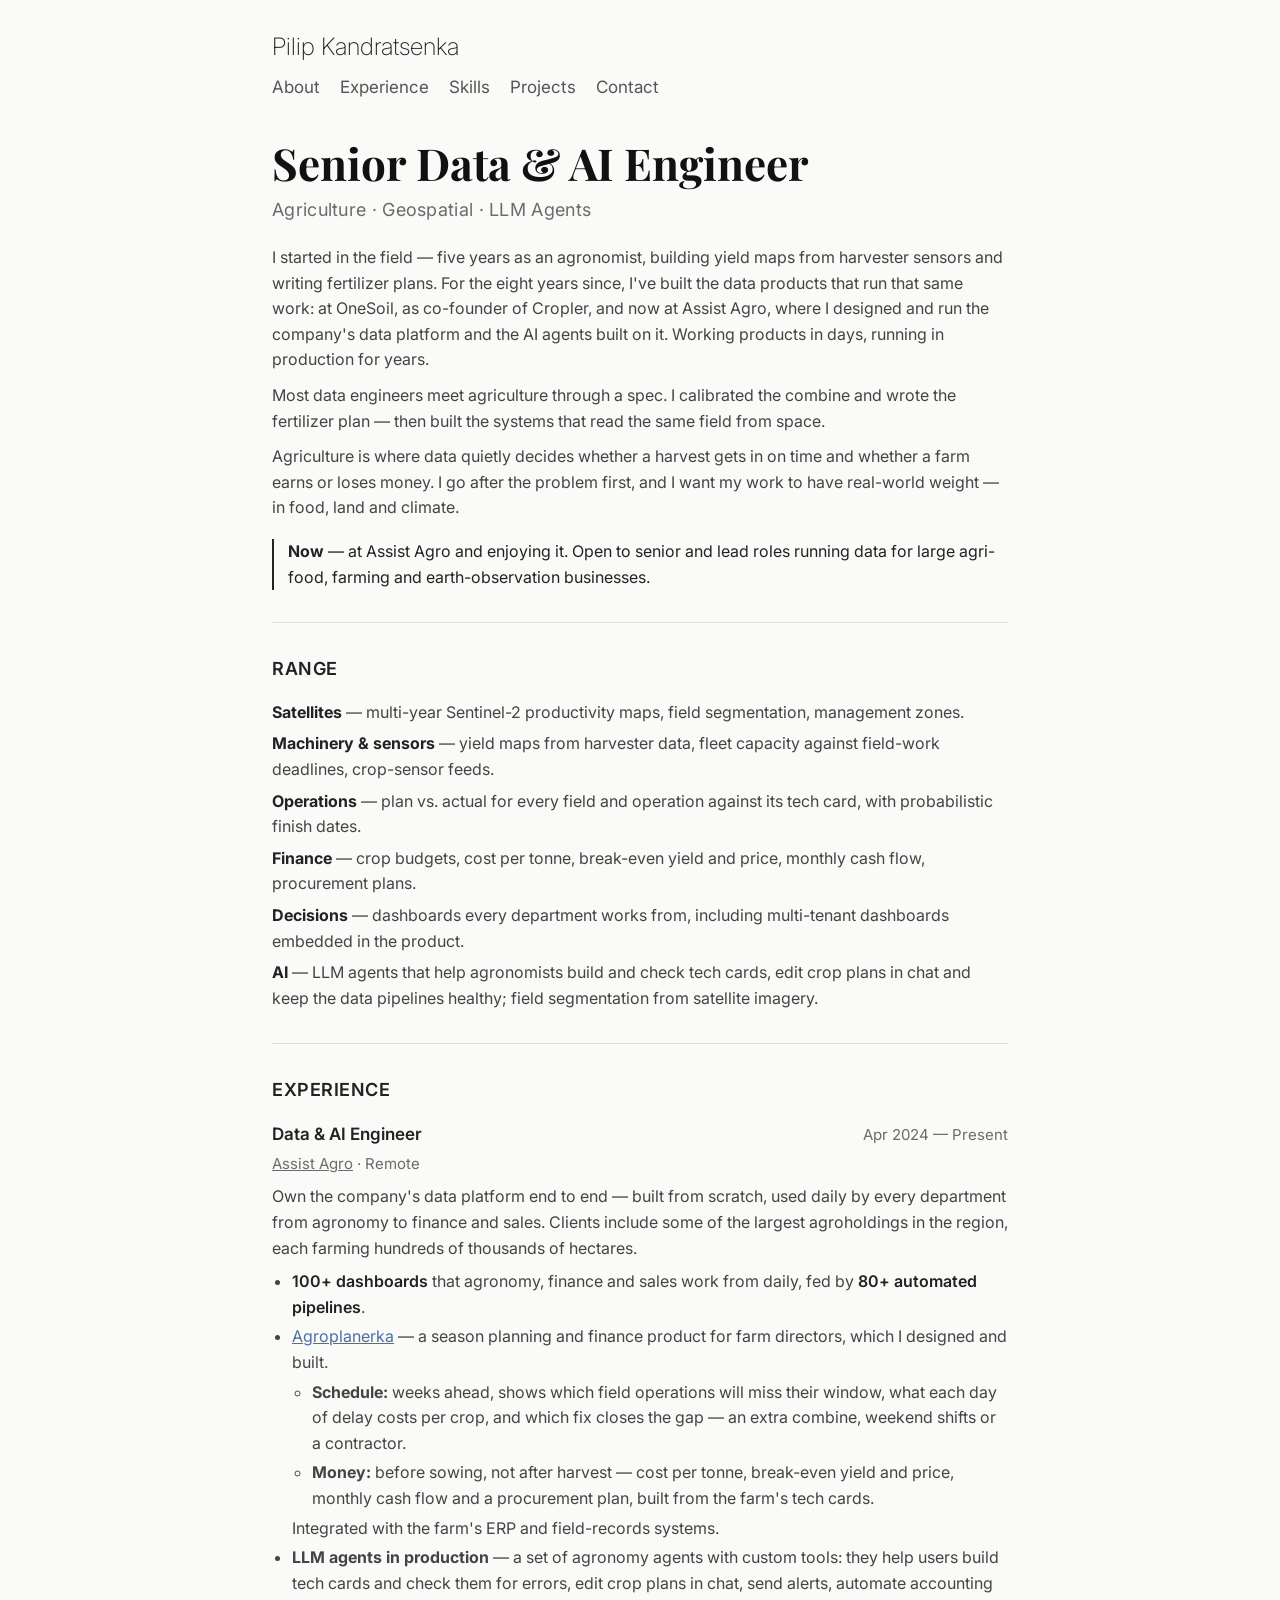
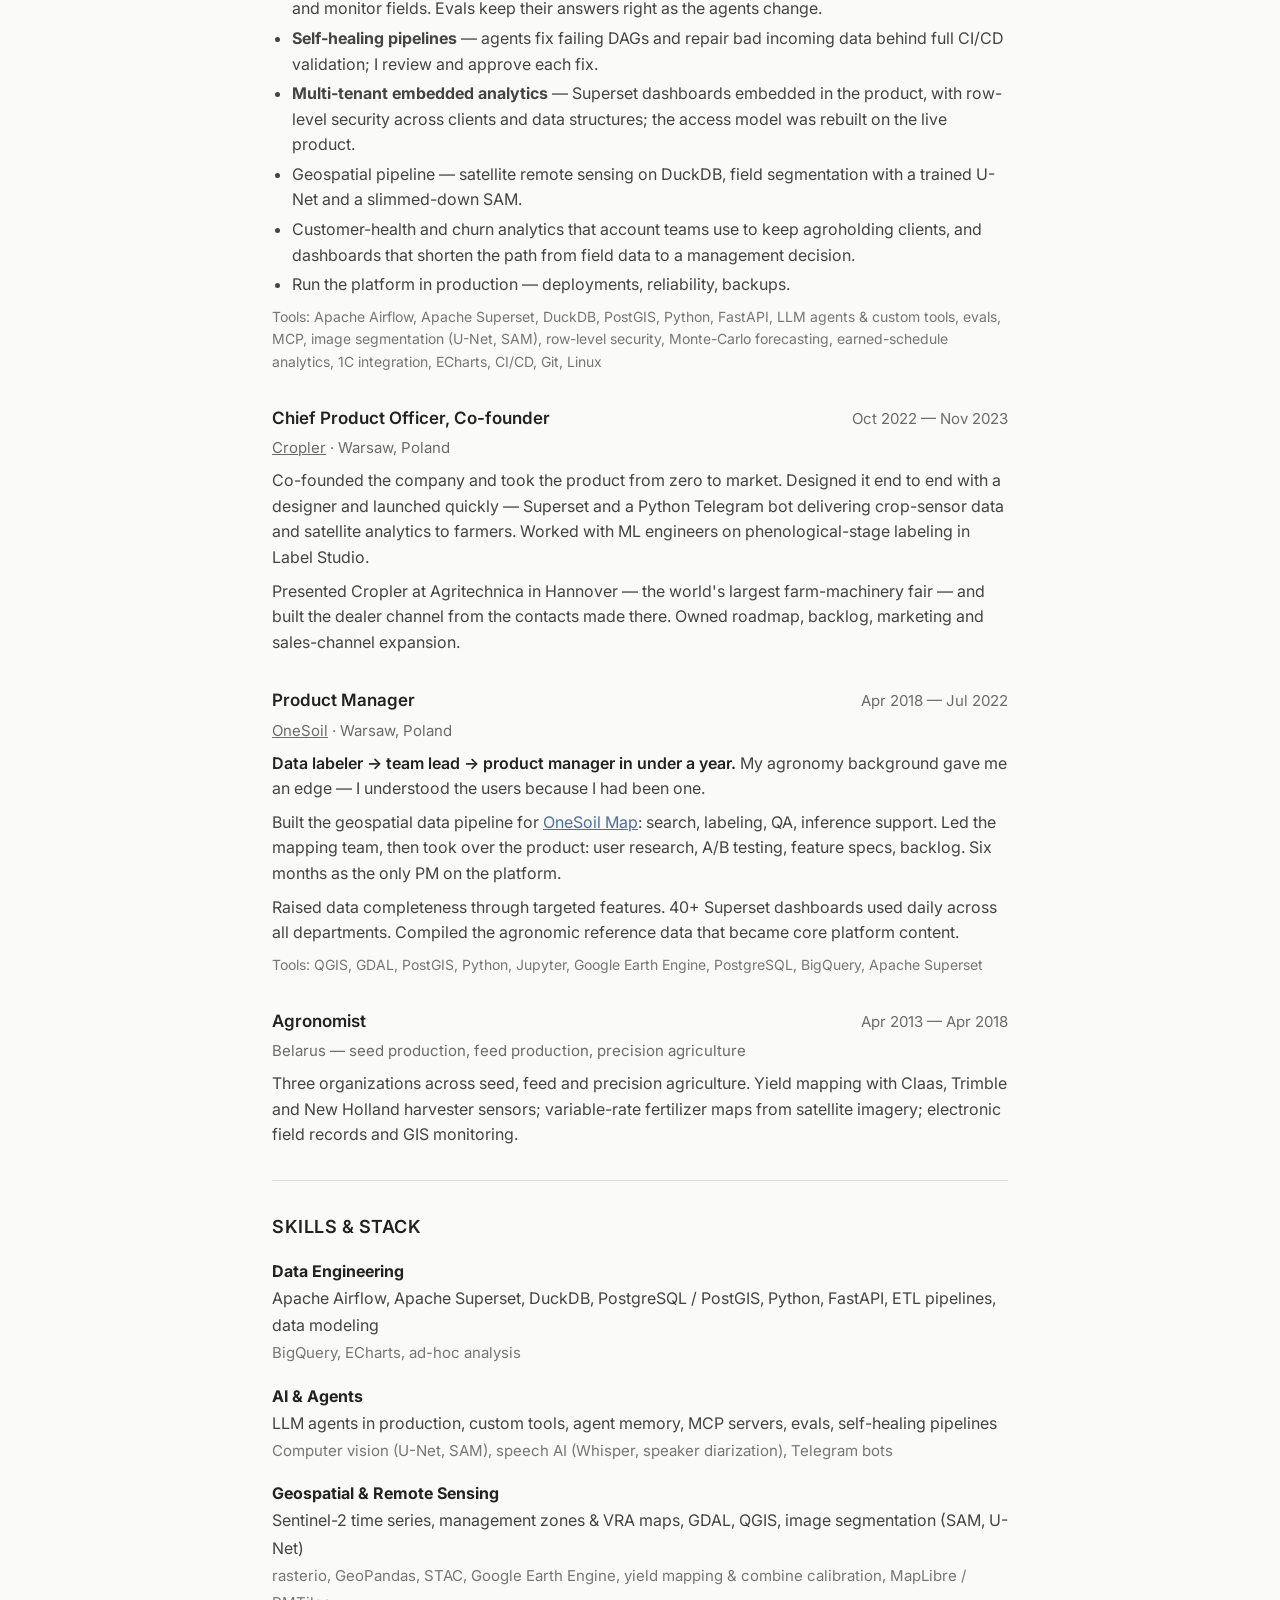
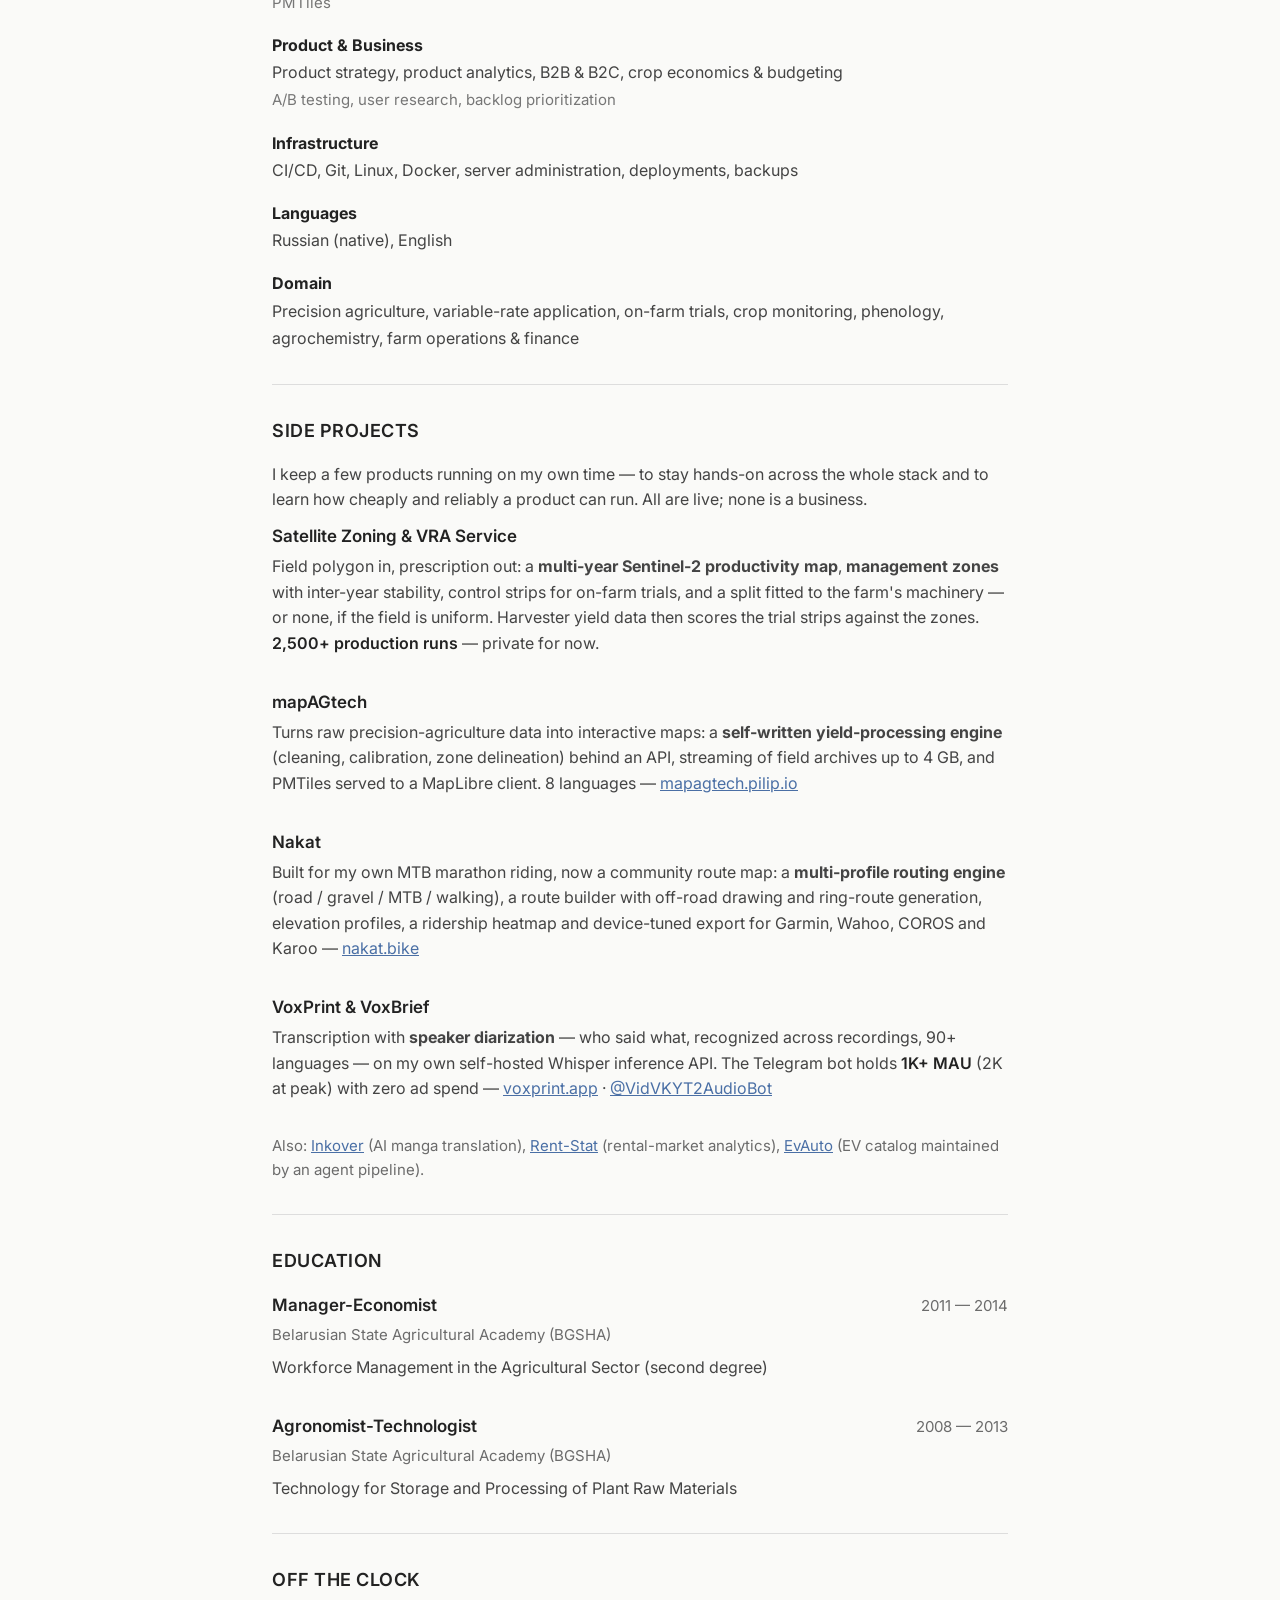
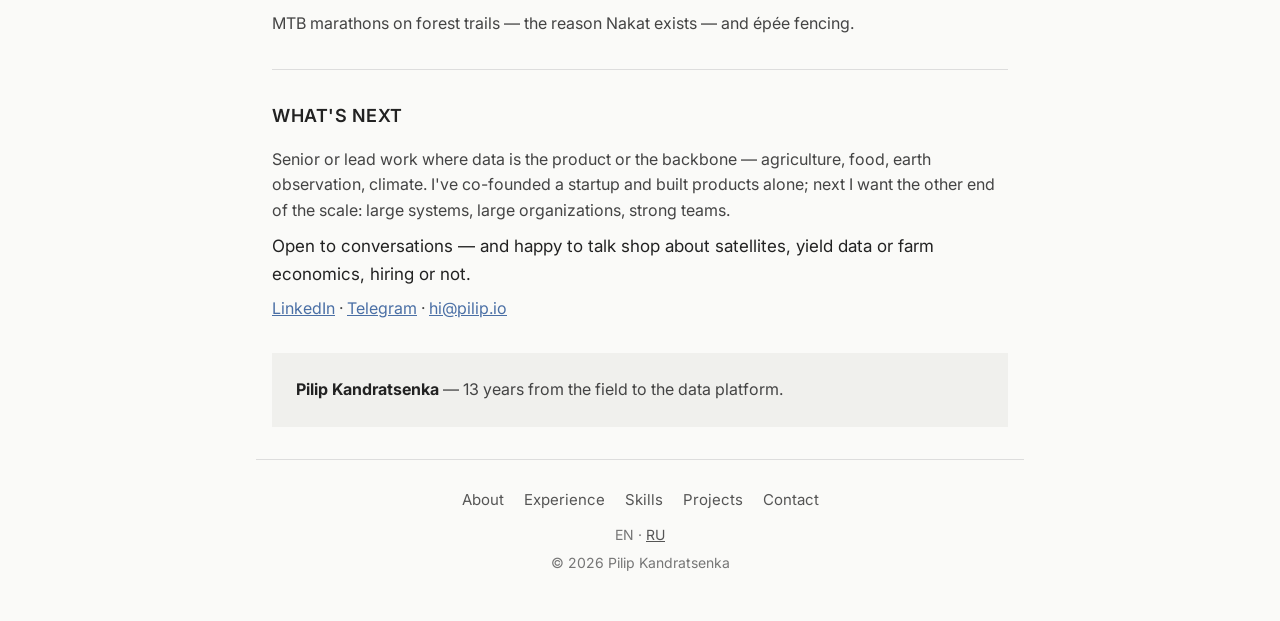
==== commit 8a8346a2: "Personal CV site — pilip.io Co-Authored-By: Claude Opus 5.5 (1M context) <noreply@anthropic.com>" ====
--- a/index.html
+++ b/index.html
@@ -3,8 +3,8 @@
 <head>
     <meta charset="UTF-8">
     <meta name="viewport" content="width=device-width, initial-scale=1.0">
-    <title>Pilip Kandratsenka — Senior Data &amp; Product Engineer</title>
-    <meta name="description" content="Senior data &amp; product engineer in agriculture: satellites, machinery and sensors, field operations and farm finance — from Sentinel-2 pixels to cost per tonne. Airflow, Superset, DuckDB, AI agents.">
+    <title>Pilip Kandratsenka — Senior Data &amp; AI Engineer</title>
+    <meta name="description" content="Senior data &amp; AI engineer in agriculture: LLM agents in production, satellites, machinery and sensors, field operations and farm finance — from Sentinel-2 pixels to cost per tonne. Airflow, Superset, DuckDB.">
     <!-- Icons -->
     <link rel="icon" href="/favicon.svg" type="image/svg+xml">
     <link rel="icon" href="/favicon-32.png" sizes="32x32" type="image/png">
@@ -13,18 +13,18 @@
     <!-- Open Graph -->
     <meta property="og:type" content="website">
     <meta property="og:site_name" content="pilip.io">
-    <meta property="og:title" content="Pilip Kandratsenka — Senior Data & Product Engineer">
-    <meta property="og:description" content="Senior data &amp; product engineer in agriculture: satellites, machinery and sensors, field operations and farm finance — from Sentinel-2 pixels to cost per tonne. Airflow, Superset, DuckDB, AI agents.">
+    <meta property="og:title" content="Pilip Kandratsenka — Senior Data & AI Engineer">
+    <meta property="og:description" content="Senior data &amp; AI engineer in agriculture: LLM agents in production, satellites, machinery and sensors, field operations and farm finance — from Sentinel-2 pixels to cost per tonne. Airflow, Superset, DuckDB.">
     <meta property="og:url" content="https://pilip.io/">
     <meta property="og:image" content="https://pilip.io/og.png">
     <meta property="og:image:type" content="image/png">
     <meta property="og:image:width" content="1200">
     <meta property="og:image:height" content="630">
-    <meta property="og:image:alt" content="Pilip Kandratsenka — Senior Data & Product Engineer">
+    <meta property="og:image:alt" content="Pilip Kandratsenka — Senior Data & AI Engineer">
     <!-- Twitter/Telegram -->
     <meta name="twitter:card" content="summary_large_image">
-    <meta name="twitter:title" content="Pilip Kandratsenka — Senior Data & Product Engineer">
-    <meta name="twitter:description" content="Senior data &amp; product engineer in agriculture: satellites, machinery and sensors, field operations and farm finance — from Sentinel-2 pixels to cost per tonne. Airflow, Superset, DuckDB, AI agents.">
+    <meta name="twitter:title" content="Pilip Kandratsenka — Senior Data & AI Engineer">
+    <meta name="twitter:description" content="Senior data &amp; AI engineer in agriculture: LLM agents in production, satellites, machinery and sensors, field operations and farm finance — from Sentinel-2 pixels to cost per tonne. Airflow, Superset, DuckDB.">
     <meta name="twitter:image" content="https://pilip.io/og.png">
     <link rel="canonical" href="https://pilip.io/">
     <link rel="alternate" hreflang="en" href="https://pilip.io/">
@@ -42,9 +42,9 @@
       "alternateName": "Philipp Kondratenko",
       "url": "https://pilip.io/",
       "image": "https://pilip.io/og.png",
-      "jobTitle": "Senior Data & Product Engineer",
-      "description": "Senior data & product engineer in agriculture: satellites, machinery and sensors, field operations and farm finance — from Sentinel-2 pixels to cost per tonne. Airflow, Superset, DuckDB, AI agents.",
-      "knowsAbout": ["Data Engineering", "Apache Airflow", "Apache Superset", "DuckDB", "AI Agents", "Computer Vision", "Remote Sensing", "Sentinel-2", "Management Zones", "Precision Agriculture", "Geospatial Analytics", "Farm Economics"],
+      "jobTitle": "Senior Data & AI Engineer",
+      "description": "Senior data & AI engineer in agriculture: LLM agents in production, satellites, machinery and sensors, field operations and farm finance — from Sentinel-2 pixels to cost per tonne. Airflow, Superset, DuckDB.",
+      "knowsAbout": ["Data Engineering", "Apache Airflow", "Apache Superset", "DuckDB", "LLM Agents", "AI Agents", "MCP", "Computer Vision", "Remote Sensing", "Sentinel-2", "Management Zones", "Precision Agriculture", "Geospatial Analytics", "Farm Economics"],
       "knowsLanguage": ["ru", "en"],
       "alumniOf": {
         "@type": "CollegeOrUniversity",
@@ -74,9 +74,9 @@
 
 <main>
     <section id="about">
-        <h1>Senior Data &amp; Product Engineer</h1>
-        <p class="subtitle">Agriculture · Geospatial · AI</p>
-        <p>I started in the field — five years as an agronomist, building yield maps from harvester sensors and writing fertilizer plans. For the eight years since, I've built the data products that run that same work: at OneSoil, as co-founder of Cropler, and now at Assist Agro, where I designed and run the company's data platform. Working products in days, running in production for years.</p>
+        <h1>Senior Data &amp; AI Engineer</h1>
+        <p class="subtitle">Agriculture · Geospatial · LLM Agents</p>
+        <p>I started in the field — five years as an agronomist, building yield maps from harvester sensors and writing fertilizer plans. For the eight years since, I've built the data products that run that same work: at OneSoil, as co-founder of Cropler, and now at Assist Agro, where I designed and run the company's data platform and the AI agents built on it. Working products in days, running in production for years.</p>
         <p>Most data engineers meet agriculture through a spec. I calibrated the combine and wrote the fertilizer plan — then built the systems that read the same field from space.</p>
         <p>Agriculture is where data quietly decides whether a harvest gets in on time and whether a farm earns or loses money. I go after the problem first, and I want my work to have real-world weight — in food, land and climate.</p>
         <p class="now"><strong>Now</strong> — at Assist Agro and enjoying it. Open to senior and lead roles running data for large agri-food, farming and earth-observation businesses.</p>
@@ -89,7 +89,8 @@
             <li><strong>Machinery &amp; sensors</strong> — yield maps from harvester data, fleet capacity against field-work deadlines, crop-sensor feeds.</li>
             <li><strong>Operations</strong> — plan vs. actual for every field and operation against its tech card, with probabilistic finish dates.</li>
             <li><strong>Finance</strong> — crop budgets, cost per tonne, break-even yield and price, monthly cash flow, procurement plans.</li>
-            <li><strong>Decisions</strong> — dashboards every department works from, and AI agents that send alerts, automate accounting and edit crop plans.</li>
+            <li><strong>Decisions</strong> — dashboards every department works from, including multi-tenant dashboards embedded in the product.</li>
+            <li><strong>AI</strong> — LLM agents that help agronomists build and check tech cards, edit crop plans in chat and keep the data pipelines healthy; field segmentation from satellite imagery.</li>
         </ul>
     </section>
 
@@ -100,7 +101,7 @@
 
         <div class="experience-item">
             <div class="experience-header">
-                <span class="role">Data Engineer &amp; Product Builder</span>
+                <span class="role">Data &amp; AI Engineer</span>
                 <span class="date">Apr 2024 — Present</span>
             </div>
             <div class="company"><a href="https://assistagro.com/" target="_blank" rel="noopener">Assist Agro</a> · Remote</div>
@@ -114,12 +115,14 @@
                             <li><strong>Money:</strong> before sowing, not after harvest — cost per tonne, break-even yield and price, monthly cash flow and a procurement plan, built from the farm's tech cards.</li>
                         </ul>
                         Integrated with the farm's ERP and field-records systems.</li>
-                    <li>AI agents in production — alerts, accounting automation, field monitoring, and an assistant that edits crop plans in chat.</li>
-                    <li>Geospatial pipeline — satellite remote sensing on DuckDB, field segmentation with SAM and U-Net.</li>
+                    <li><strong>LLM agents in production</strong> — a set of agronomy agents with custom tools: they help users build tech cards and check them for errors, edit crop plans in chat, send alerts, automate accounting and monitor fields. Evals keep their answers right as the agents change.</li>
+                    <li><strong>Self-healing pipelines</strong> — agents fix failing DAGs and repair bad incoming data behind full CI/CD validation; I review and approve each fix.</li>
+                    <li><strong>Multi-tenant embedded analytics</strong> — Superset dashboards embedded in the product, with row-level security across clients and data structures; the access model was rebuilt on the live product.</li>
+                    <li>Geospatial pipeline — satellite remote sensing on DuckDB, field segmentation with a trained U-Net and a slimmed-down SAM.</li>
                     <li>Customer-health and churn analytics that account teams use to keep agroholding clients, and dashboards that shorten the path from field data to a management decision.</li>
                     <li>Run the platform in production — deployments, reliability, backups.</li>
                 </ul>
-                <p class="tech-used">Tools: Apache Airflow, Apache Superset, DuckDB, PostGIS, Python, FastAPI, image segmentation (SAM, U-Net), AI agent frameworks, Monte-Carlo forecasting, earned-schedule analytics, 1C integration, ECharts, CI/CD, Git, Linux</p>
+                <p class="tech-used">Tools: Apache Airflow, Apache Superset, DuckDB, PostGIS, Python, FastAPI, LLM agents &amp; custom tools, evals, MCP, image segmentation (U-Net, SAM), row-level security, Monte-Carlo forecasting, earned-schedule analytics, 1C integration, ECharts, CI/CD, Git, Linux</p>
             </div>
         </div>
 
@@ -174,8 +177,8 @@
             </div>
             <div>
                 <strong>AI &amp; Agents</strong><br>
-                AI agent frameworks, LLM integration, agent memory &amp; tools, MCP servers<br>
-                <span class="skills-secondary">Speech AI (Whisper, speaker diarization), Telegram bots</span>
+                LLM agents in production, custom tools, agent memory, MCP servers, evals, self-healing pipelines<br>
+                <span class="skills-secondary">Computer vision (U-Net, SAM), speech AI (Whisper, speaker diarization), Telegram bots</span>
             </div>
             <div>
                 <strong>Geospatial &amp; Remote Sensing</strong><br>
